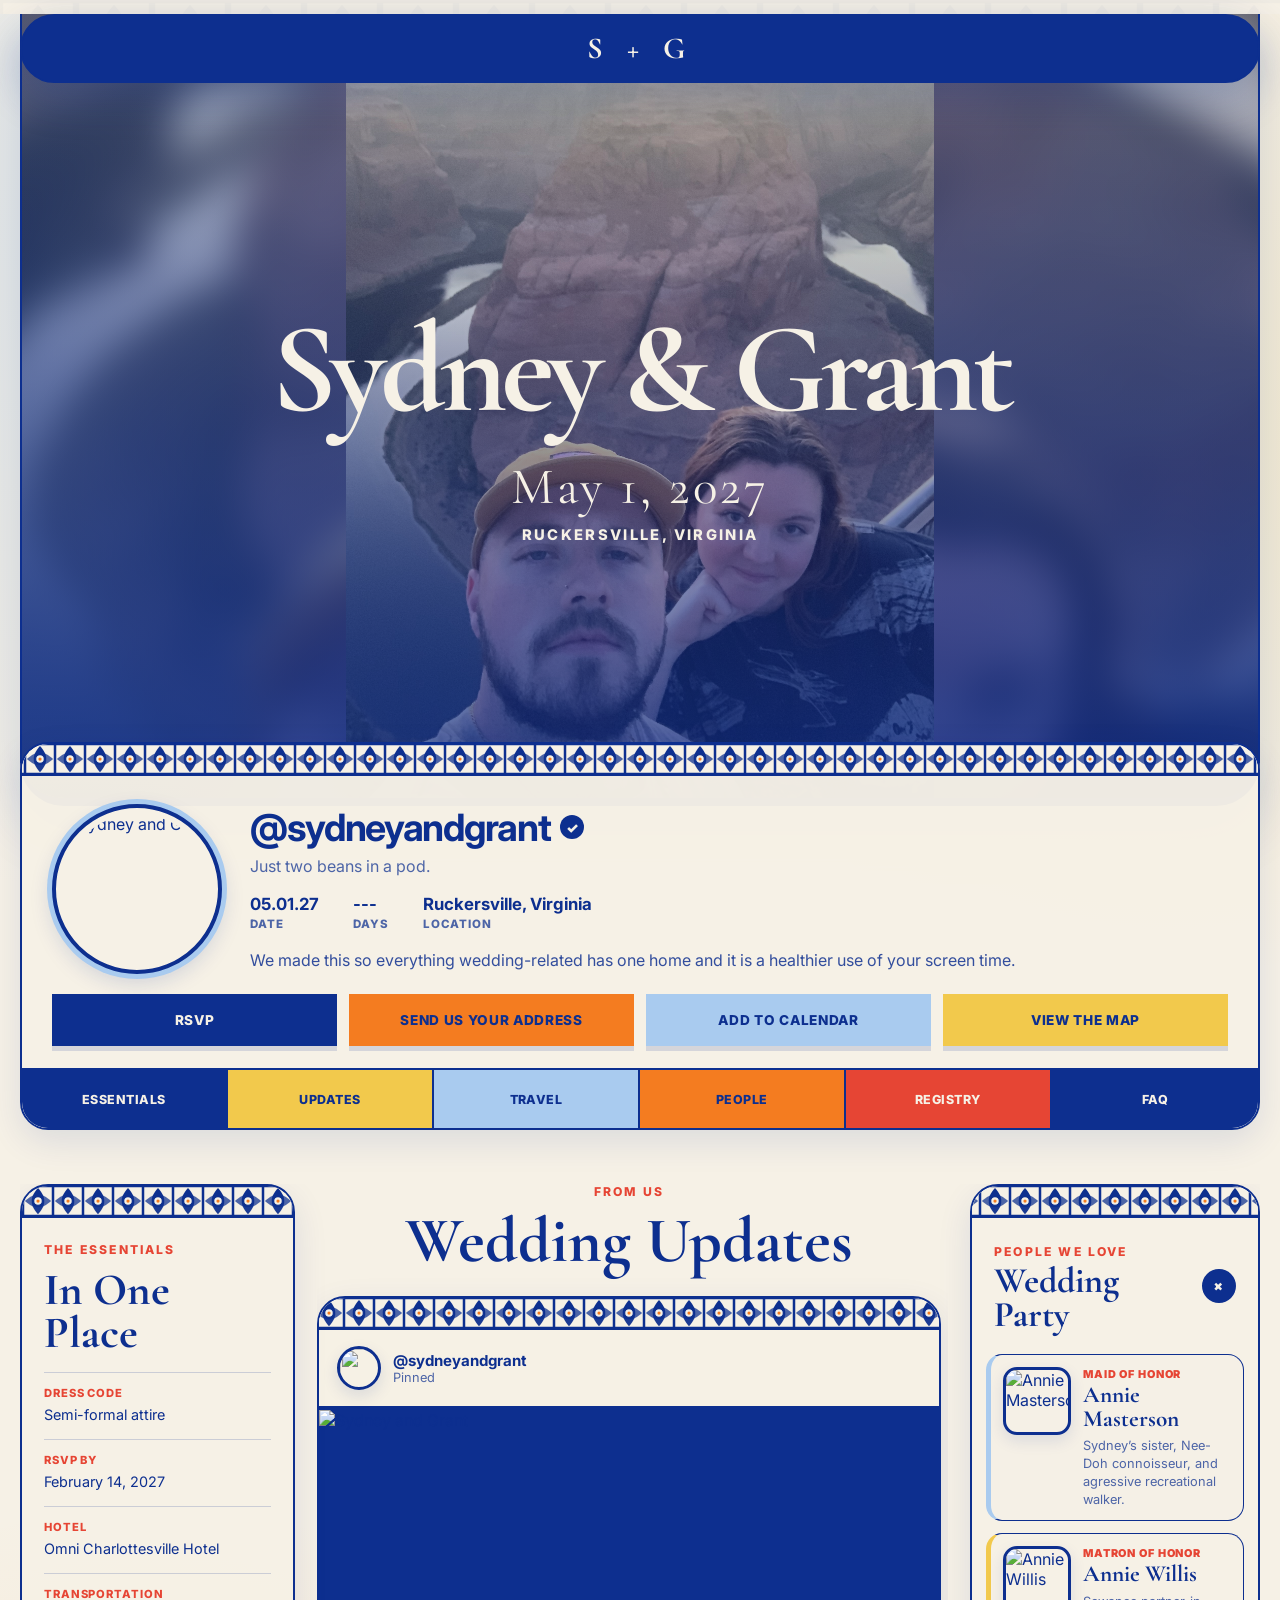
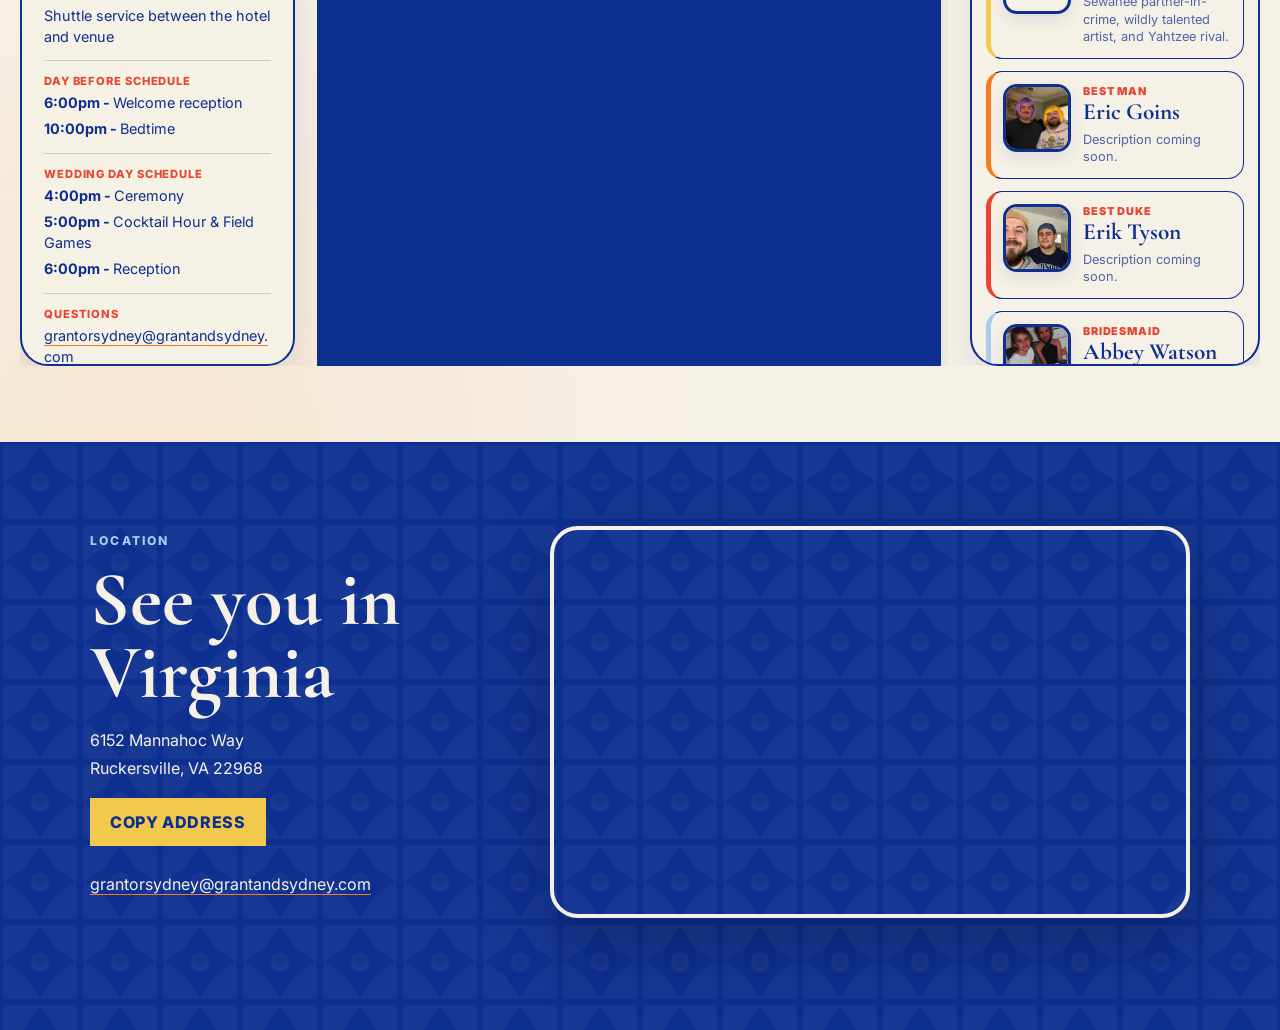
==== index.html @ 9d346a1d "Gwish info and new eric picture" ====
<!DOCTYPE html>
<html lang="en">
<head>
  <meta charset="UTF-8" />
  <meta name="viewport" content="width=device-width, initial-scale=1.0" />

  <title>Sydney &amp; Grant | 05.01.2027</title>

  <meta
    name="description"
    content="Celebrate Sydney and Grant's wedding on May 1, 2027 in Ruckersville, Virginia."
  />

  <meta property="og:type" content="website" />
  <meta property="og:site_name" content="Sydney & Grant" />
  <meta property="og:title" content="Sydney & Grant | 05.01.2027" />
  <meta
    property="og:description"
    content="Come celebrate with us on May 1, 2027 in Ruckersville, Virginia."
  />
  <meta property="og:url" content="https://grantandsydney.com/" />
  <meta
    property="og:image"
    content="https://grantandsydney.com/images/grant-sydney2.jpeg"
  />
  <meta
    property="og:image:secure_url"
    content="https://grantandsydney.com/images/grant-sydney2.jpeg"
  />
  <meta property="og:image:type" content="image/jpeg" />
  <meta property="og:image:width" content="1200" />
  <meta property="og:image:height" content="630" />
  <meta property="og:image:alt" content="Sydney and Grant" />

  <meta name="twitter:card" content="summary_large_image" />
  <meta name="twitter:title" content="Sydney & Grant | 05.01.2027" />
  <meta
    name="twitter:description"
    content="Come celebrate with us on May 1, 2027 in Ruckersville, Virginia."
  />
  <meta
    name="twitter:image"
    content="https://grantandsydney.com/images/grant-sydney2.jpeg"
  />

  <link rel="preconnect" href="https://fonts.googleapis.com" />
  <link rel="preconnect" href="https://fonts.gstatic.com" crossorigin />
  <link
    href="https://fonts.googleapis.com/css2?family=Cormorant+Garamond:wght@500;600;700&family=Inter:wght@400;500;600;700;800&display=swap"
    rel="stylesheet"
  />

  <!-- The version forces browsers/GitHub Pages to fetch the new CSS. -->
  <link rel="stylesheet" href="style.css?v=20260805-2" />
</head>

<body>
  <header class="topbar">
  <div class="topbar-inner">
    <a href="#home" class="wordmark">S + G</a>
  </div>
</header>

  <main id="home" class="page-shell">
    <section class="hero-card" aria-labelledby="heroTitle">
      <div class="hero-backdrop" aria-hidden="true"></div>

      <img
        class="hero-photo"
        src="images/header-photo.jpeg"
        alt="Sydney and Grant"
      />

      <div class="hero-shade" aria-hidden="true"></div>

      <div class="hero-content">
        <!-- <p class="kicker">Come celebrate with us</p> -->
        <h1 id="heroTitle">Sydney &amp; Grant</h1>
        <p class="hero-date">May 1, 2027</p>
        <p class="hero-location">Ruckersville, Virginia</p>
      </div>
    </section>

    <section class="profile-panel" aria-label="Wedding information hub">
      <div class="profile-main">
        <img
          class="profile-photo"
          src="images/grant-sydney.jpeg"
          alt="Sydney and Grant"
        />

        <div class="profile-copy">
          <div class="profile-title-row">
            <h2>@sydneyandgrant</h2>
            <span class="verified-badge" aria-label="Verified">✓</span>
          </div>

          <p class="profile-subtitle">Just two beans in a pod.</p>

          <div class="stat-row">
            <div>
              <strong>05.01.27</strong>
              <span>Date</span>
            </div>

            <div>
              <strong id="countdownDays">---</strong>
              <span>Days</span>
            </div>

            <div>
              <strong>Ruckersville, Virginia</strong>
              <span>Location</span>
            </div>
          </div>

          <p class="profile-bio">
            We made this so everything wedding-related has one home and it is a
            healthier use of your screen time.
          </p>
        </div>
      </div>

      <!-- One central place for guest actions. -->
      <div class="action-hub" aria-label="Wedding actions">
        <a href="rsvp.html" class="action-button action-red">RSVP</a>

        <a
          href="https://www.postable.com/Goins2bmarried"
          class="action-button action-orange"
          target="_blank"
          rel="noopener"
        >
          Send us your address
        </a>

        <button
          type="button"
          id="addCalendarButton"
          class="action-button action-blue"
        >
          Add to calendar
        </button>

        <a href="#location" class="action-button action-navy">View the map</a>
      </div>

      <nav class="section-nav" aria-label="Jump to a section">
        <a href="#details">Essentials</a>
        <a href="#feed">Updates</a>
        <!-- <a href="#schedule">Schedule</a> -->
        <a href="#travel">Travel</a>
        <a href="#party">People</a>
        <a href="#registry">Registry</a>
        <a href="#qa">FAQ</a>
      </nav>
    </section>

    <section id="feed" class="content-grid">
      <aside id="details" class="side-card details-card">
        <p class="eyebrow">The essentials</p>
        <h2>In One Place</h2>

        <dl class="fact-list">
          <div>
            <dt>Dress code</dt>
            <dd>Semi-formal attire</dd>
          </div>

          <div>
            <dt>RSVP by</dt>
            <dd>February 14, 2027</dd>
          </div>

          <div>
            <dt>Hotel</dt>
            <dd>Omni Charlottesville Hotel</dd>
          </div>

          <div>
            <dt>Transportation</dt>
            <dd>Shuttle service between the hotel and venue</dd>
          </div>

          <div>
            <dt>Day Before Schedule</dt>
            <dd><strong> 6:00pm - </strong> Welcome reception</dd>
            <dd><strong> 10:00pm - </strong> Bedtime</dd>
          </div>

          <div>
            <dt>Wedding Day Schedule</dt>
            <dd><strong> 4:00pm - </strong> Ceremony</dd>
            <dd><strong> 5:00pm - </strong> Cocktail Hour & Field Games</dd>
            <dd><strong> 6:00pm - </strong> Reception</dd>
          </div>

        <!-- <article id="schedule" class="post-card">
          <header class="post-header">
            <img src="images/grant-sydney.jpeg" alt="" class="avatar" />
            <div>
              <h3>@sydneyandgrant</h3>
              <p>Weekend plan</p>
            </div>
          </header> -->

          <!-- <div class="schedule-list">
            <div class="schedule-item">
              <time datetime="2027-05-01T16:00">4:00 PM</time>
              <div>
                <h4>Ceremony</h4>
                <p>Saturday, May 1, 2027</p>
              </div>
            </div>

            <div class="schedule-item">
              <time datetime="2027-05-01T17:00">5:00 PM</time>
              <div>
                <h4>Cocktail Hour</h4>
                <p>Immediately following the ceremony.</p>
              </div>
            </div>

            <div class="schedule-item">
              <time datetime="2027-05-01T18:00">6:00 PM</time>
              <div>
                <h4>Reception</h4>
                <p>Dinner, drinks, and dancing.</p>
              </div>
            </div>
          </div>
        </article> -->

          <div>
            <dt>Questions</dt>
            <dd>
              <a href="mailto:grantorsydney@grantandsydney.com">
                grantorsydney@grantandsydney.com
              </a>
            </dd>
          </div>
        </dl>
      </aside>

      <div class="feed-column">
        <div class="section-heading">
          <p class="eyebrow">From us</p>
          <h2>Wedding Updates</h2>
        </div>

        <article class="post-card">
          <header class="post-header">
            <img src="images/grant-sydney.jpeg" alt="" class="avatar" />
            <div>
              <h3>@sydneyandgrant</h3>
              <p>Pinned</p>
            </div>
          </header>

          <figure class="announcement-media">
            <img
              src="images/pinned-post.JPG"
              alt="Sydney and Grant"
            />

            <figcaption class="announcement-label">
              <span>We’re gettin’ married</span>
              <strong>05.01.2027</strong>
              <span>Ruckersville, Virginia</span>
            </figcaption>
          </figure>

          <div class="post-actions">
            <button
              type="button"
              class="like-button"
              data-post-id="announcement"
              aria-pressed="false"
            >
              <span class="heart" aria-hidden="true">♡</span>
              <span class="like-count" data-like-count-for="announcement">0</span>
              <span class="sr-only">Like this post</span>
            </button>

            <button
              type="button"
              class="share-button"
              data-share-text="Sydney and Grant are getting married on May 1, 2027!"
            >
              Share
            </button>
          </div>

          <p class="caption">
            <strong>@sydneyandgrant</strong>
            The start of our news feed. We'll post updates here as plans are finalized.
          </p>
        </article>

        <div id="dynamicPosts"></div>

        <article id="travel" class="post-card">
          <header class="post-header">
            <img src="images/grant-sydney.jpeg" alt="" class="avatar" />
            <div>
              <h3>@sydneyandgrant</h3>
              <p>Travel &amp; stay</p>
            </div>
          </header>

          <div class="post-body">
            <p class="eyebrow">For out-of-town guests</p>
            <h3>Travel Details</h3>

            <div class="info-list">
              <div>
                <span>Airports</span>
                <strong>DCA, IAD, and Charlottesville–Albemarle (CHO)</strong>
              </div>

              <div>
                <span>Hotel block</span>
                <strong>Omni Charlottesville Hotel</strong>
              </div>

              <div>
                <span>Transportation</span>
                <strong>
                  Shuttle service will run between the hotel and the
                  ceremony/reception.
                </strong>
              </div>
            </div>
          </div>
        </article>

        <article id="registry" class="post-card">
          <header class="post-header">
            <img src="images/grant-sydney.jpeg" alt="" class="avatar" />
            <div>
              <h3>@sydneyandgrant</h3>
              <p>Registry</p>
            </div>
          </header>

          <div class="registry-panel">
            <p class="eyebrow">Registry</p>
            <h3>Your presence & support is all we ask for.</h3>
            <p>
              If you'd like to give a gift, please use the following link to view our registry.
            </p>

            <a class="text-link-button" href="registry.html">
              View registry
            </a>
              <!-- View registry -->
            </a>
          </div>
        </article>

        <article id="qa" class="post-card">
          <header class="post-header">
            <img src="images/grant-sydney.jpeg" alt="" class="avatar" />
            <div>
              <h3>@sydneyandgrant</h3>
              <p>FAQ</p>
            </div>
          </header>

          <div class="comment-thread">
            <div class="comment">
              <span class="comment-avatar">G</span>
              <div>
                <p><strong>@leah&amp;daniel</strong> What should I wear?</p>
                <p class="reply">
                  <strong>@sydneyandgrant</strong>
                  Semi-formal attire. More details are coming soon.
                </p>
              </div>
            </div>

            <div class="comment">
              <span class="comment-avatar">G</span>
              <div>
                <p><strong>@madi&amp;erik</strong> Can I bring a guest?</p>
                <p class="reply">
                  <strong>@sydneyandgrant</strong>
                  Please refer to your invitation.
                </p>
              </div>
            </div>

            <div class="comment">
              <span class="comment-avatar">G</span>
              <div>
                <p><strong>@gina&amp;fenn</strong> Where should I send my address?</p>
                <p class="reply">
                  <strong>@sydneyandgrant</strong>
                  Use the "Send us your address" button in the section at the top of this page.
                </p>
              </div>
            </div>

            <div class="comment">
              <span class="comment-avatar">G</span>
              <div>
                <p><strong>@jackie&amp;cory</strong> What about dietary restrictions?</p>
                <p class="reply">
                  <strong>@sydneyandgrant</strong>
                  Gluten & dairy free options will be made available.
                </p>
              </div>
            </div>

          </div>
        </article>
      </div>

      <aside id="party" class="side-card party-card">
        <details class="party-drawer" open>
          <summary>
            <span>
              <span class="eyebrow">People we love</span>
              <strong>Wedding Party</strong>
            </span>

            <span class="drawer-indicator" aria-hidden="true">+</span>
          </summary>

          <div class="party-scroll">
            <article class="party-member">
              <img src="images/sydney-annie.jpeg" alt="Annie Masterson" />
              <div>
                <p>Maid of Honor</p>
                <h3>Annie Masterson</h3>
                <span>Sydney’s sister, Nee-Doh connoisseur, and agressive recreational walker.</span>
              </div>
            </article>

            <article class="party-member">
              <img src="images/annie-w.jpeg" alt="Annie Willis" />
              <div>
                <p>Matron of Honor</p>
                <h3>Annie Willis</h3>
                <span>Sewanee partner-in-crime, wildly talented artist, and Yahtzee rival.</span>
              </div>
            </article>

            <article class="party-member">
              <img src="images/grant-eric.jpeg" alt="Best Man" />
              <div>
                <p>Best Man</p>
                <h3>Eric Goins</h3>
                <span>Description coming soon.</span>
              </div>
            </article>

            <article class="party-member">
              <img src="images/grant-erik.JPG" alt="Best Duke" />
              <div>
                <p>Best Duke</p>
                <h3>Erik Tyson</h3>
                <span>Description coming soon.</span>
              </div>
            </article>

            <article class="party-member">
              <img src="images/abbey.jpeg" alt="Abbey Watson" />
              <div>
                <p>Bridesmaid</p>
                <h3>Abbey Watson</h3>
                <span>Childhood neighbor, marketing powerhouse, and sworn enemy of pillow talk.</span>
              </div>
            </article>

            <article class="party-member">
              <img src="images/grant-andy.png" alt="Groomsman" />
              <div>
                <p>Groomsman</p>
                <h3>Andy Hall</h3>
                <span>Description coming soon.</span>
              </div>
            </article>

            <article class="party-member">
              <img src="images/caitlan.jpeg" alt="Caitlan Mahoney" />
              <div>
                <p>Bridesmaid</p>
                <h3>Caitlan Mahoney</h3>
                <span>Pretend cousin, real family, and undisputed dinner-party MVP.</span>
              </div>
            </article>


            <article class="party-member">
              <img src="images/grant-cory.jpeg" alt="Groomsman" />
              <div>
                <p>Groomsman</p>
                <h3>Cory Trotti</h3>
                <span>Description coming soon.</span>
              </div>
            </article>

            <article class="party-member">
              <img src="images/grant-daniel.jpeg" alt="Groomsman" />
              <div>
                <p>Groomsman</p>
                <h3>Daniel Fuenzalida</h3>
                <span>Description coming soon.</span>
              </div>
            </article>

            <article class="party-member">
              <img src="images/groomsman-1.jpeg" alt="Groomsman" />
              <div>
                <p>Groomsman</p>
                <h3>First Last</h3>
                <span>Description coming soon.</span>
              </div>
            </article>


            <article class="party-member">
              <img src="images/grant-grant.jpg" alt="Groomsman" />
              <div>
                <p>Groomsman</p>
                <h3>Grant Wishart</h3>
                <span>Description coming soon.</span>
              </div>
            </article>

            <article class="party-member">
              <img src="images/helena.jpeg" alt="Helena Kilburn" />
              <div>
                <p>Bridesmaid</p>
                <h3>Helena Kilburn</h3>
                <span>College friend, voice of reason, and certified terrible driver.</span>
              </div>
            </article>

          
            <article class="party-member">
              <img src="images/groomsman-2.jpeg" alt="Groomsman" />
              <div>
                <p>Groomsman</p>
                <h3>First Last</h3>
                <span>Description coming soon.</span>
              </div>
            </article>

            <article class="party-member">
              <img src="images/jessica.jpeg" alt="Jessica Schmidt" />
              <div>
                <p>Bridesmaid</p>
                <h3>Jessica Schmidt</h3>
                <span>Childhood accomplice, traveling buddy, and Jonah expert.</span>
              </div>
            </article>

            <article class="party-member">
              <img src="images/grant-jordan.JPG" alt="Groomsman" />
              <div>
                <p>Groomsman</p>
                <h3>Jordan Price</h3>
                <span>Description coming soon.</span>
              </div>
            </article>

            <article class="party-member">
              <img src="images/julie.jpeg" alt="Julie Myers" />
              <div>
                <p>Bridesmaid</p>
                <h3>Julie Myers</h3>
                <span>Childhood accomplice, professional animal wranger, and surprisingly skilled wrestler.</span>
              </div>
            </article>

            <article class="party-member">
              <img src="images/kendall.jpeg" alt="Kendall Cross" />
              <div>
                <p>Bridesmaid</p>
                <h3>Kendall Cross</h3>
                <span> Cousin, effortlessly good human being, and mother to elite children.</span>
              </div>
            </article>

            <article class="party-member">
              <img src="images/grant-kyle.jpeg" alt="Groomsman" />
              <div>
                <p>Groomsman</p>
                <h3>Kyle Holland</h3>
                <span>Description coming soon.</span>
              </div>
            </article>

            <article class="party-member">
              <img src="images/groomsman-2.jpeg" alt="Groomsman" />
              <div>
                <p>Groomsman</p>
                <h3>First Last</h3>
                <span>Description coming soon.</span>
              </div>
            </article>

            <article class="party-member">
              <img src="images/m.jpeg" alt="Mariángela Grijalva" />
              <div>
                <p>Bridesmaid</p>
                <h3>Mariángela Grijalva</h3>
                <span>Mexico sister, style icon, and kombucha alchemist.</span>
              </div>
            </article>

            <article class="party-member">
              <img src="images/sophia.jpeg" alt="Sophia Kennedy" />
              <div>
                <p>Bridesmaid</p>
                <h3>Sophia Kennedy</h3>
                <span>High school bestie, craft enabler, and terrifyingly strong.</span>
              </div>
            </article>

            <article class="party-member">
              <img src="images/taylor.jpeg" alt="Taylor Pack" />
              <div>
                <p>Bridesmaid</p>
                <h3>Taylor Pack</h3>
                <span>Former roommate, unmatched hype woman, and devoted swiftie.</span>
              </div>
            </article>


          </div>
        </details>
      </aside>
    </section>
  </main>

  <footer id="location" class="site-footer">
    <div class="footer-inner">
      <div>
        <p class="eyebrow light">Location</p>
        <h2>See you in Virginia</h2>

        <p id="venueAddress">
          6152 Mannahoc Way<br />
          Ruckersville, VA 22968
        </p>

        <button type="button" id="copyAddressButton" class="footer-button">
          Copy address
        </button>

        <p class="contact-line">
          <a href="mailto:grantorsydney@grantandsydney.com">
            grantorsydney@grantandsydney.com
          </a>
        </p>
      </div>

      <div class="map-frame">
        <iframe
          title="Map to 6152 Mannahoc Way, Ruckersville, Virginia"
          src="https://www.google.com/maps/embed?pb=!1m18!1m12!1m3!1d3135.1903330374103!2d-78.44860598865223!3d38.205477587116164!2m3!1f0!2f0!3f0!3m2!1i1024!2i768!4f13.1!3m3!1m2!1s0x89b470f5ce64c105%3A0x2ffef94f368a5691!2s6152%20Mannahoc%20Way%2C%20Ruckersville%2C%20VA%2022968!5e0!3m2!1sen!2sus!4v1781963313298!5m2!1sen!2sus"
          width="100%"
          height="380"
          style="border:0;"
          allowfullscreen=""
          loading="lazy"
        ></iframe>
      </div>
    </div>
  </footer>

  <nav class="mobile-nav" aria-label="Mobile navigation">
    <a href="#home">Home</a>
    <a href="#feed">Updates</a>
    <a href="#details">Details</a>
    <a href="#party">People</a>
    <a href="#location">Map</a>
  </nav>

  <div id="toast" class="toast" role="status" aria-live="polite"></div>

  <script type="module" src="script.js?v=20260710-2"></script>
</body>
</html>
---- style.css ----
:root {
  /* Brand palette from the style guide */
  --ivory: #f6f1e6;
  --cobalt: #0d2f8f;
  --poppy-orange: #f47c20;
  --tomato-red: #e64534;
  --butter-yellow: #f2c94c;
  --delphinium-blue: #a9cbef;

  /* Semantic colors */
  --page-background: var(--ivory);
  --primary-text: var(--cobalt);
  --heading-text: var(--cobalt);
  --pattern-color: var(--cobalt);
  --focus-color: var(--poppy-orange);

  /* Compatibility aliases for the existing HTML and JavaScript */
  --navy: var(--cobalt);
  --blue: var(--delphinium-blue);
  --sky: var(--delphinium-blue);
  --white: var(--ivory);
  --cream: var(--ivory);
  --orange: var(--poppy-orange);
  --red: var(--tomato-red);
  --ink: var(--cobalt);
  --muted: rgb(13 47 143 / 72%);
  --line: rgb(13 47 143 / 18%);

  --shadow: 0 22px 60px rgb(13 47 143 / 16%);
  --soft-shadow: 0 12px 34px rgb(13 47 143 / 11%);

  --radius-lg: 28px;
  --radius-md: 18px;
  --radius-pill: 999px;

  /*
   * Cobalt-and-ivory droplet tile.
   * Orange is used only as a small punctuation mark.
   */
  --tile-pattern: url("data:image/svg+xml,%3Csvg xmlns='http://www.w3.org/2000/svg' width='48' height='48' viewBox='0 0 48 48'%3E%3Crect width='48' height='48' fill='%23F6F1E6'/%3E%3Cpath d='M24 3C17 11 14 17 14 23a10 10 0 0 0 20 0C34 17 31 11 24 3Z' fill='%230D2F8F'/%3E%3Cpath d='M24 45C31 37 34 31 34 25a10 10 0 0 0-20 0c0 6 3 12 10 20Z' fill='%230D2F8F' opacity='.94'/%3E%3Cpath d='M3 24c8-7 14-10 20-10a10 10 0 0 1 0 20c-6 0-12-3-20-10Z' fill='%230D2F8F' opacity='.72'/%3E%3Cpath d='M45 24c-8 7-14 10-20 10a10 10 0 0 1 0-20c6 0 12 3 20 10Z' fill='%230D2F8F' opacity='.72'/%3E%3Ccircle cx='24' cy='24' r='7' fill='%23F6F1E6' stroke='%230D2F8F' stroke-width='2'/%3E%3Ccircle cx='24' cy='24' r='2.6' fill='%23F47C20'/%3E%3Cpath d='M1 1h46v46H1Z' fill='none' stroke='%230D2F8F' stroke-width='2'/%3E%3C/svg%3E");
}

/* ---------------------------------------------------------
   Reset and global styling
--------------------------------------------------------- */

* {
  box-sizing: border-box;
}

html {
  scroll-behavior: smooth;
  scroll-padding-top: 92px;
  background: var(--page-background);
}

body {
  min-height: 100vh;
  margin: 0;
  color: var(--primary-text);
  font-family: "Inter", sans-serif;
  background:
    radial-gradient(
      circle at 8% 8%,
      rgb(169 203 239 / 22%),
      transparent 25%
    ),
    radial-gradient(
      circle at 92% 16%,
      rgb(242 201 76 / 14%),
      transparent 22%
    ),
    radial-gradient(
      circle at 12% 78%,
      rgb(244 124 32 / 10%),
      transparent 24%
    ),
    var(--page-background);
}

body::before {
  content: "";
  position: fixed;
  inset: 0;
  z-index: -1;
  pointer-events: none;
  background-image: var(--tile-pattern);
  background-size: 76px 76px;
  opacity: 0.022;
  mask-image: linear-gradient(
    to bottom,
    black,
    rgb(0 0 0 / 55%),
    transparent 90%
  );
}

h1,
h2,
h3,
h4,
nav,
.section-title,
.eyebrow,
.hero-date,
.hero-location {
  color: var(--heading-text);
}

p {
  color: rgb(13 47 143 / 86%);
}

a {
  color: var(--cobalt);
  text-decoration-color: var(--poppy-orange);
  text-underline-offset: 0.25em;
}

a:hover {
  text-decoration-thickness: 2px;
}

img {
  display: block;
  max-width: 100%;
}

button,
input,
textarea,
select {
  font: inherit;
}

button,
a {
  -webkit-tap-highlight-color: transparent;
}

button {
  cursor: pointer;
}

button:focus-visible,
a:focus-visible,
input:focus-visible,
textarea:focus-visible,
select:focus-visible {
  outline: 3px solid var(--focus-color);
  outline-offset: 4px;
}

input,
textarea,
select {
  width: 100%;
  padding: 12px 14px;
  color: var(--cobalt);
  border: 1px solid rgb(13 47 143 / 24%);
  border-radius: 12px;
  background: rgb(246 241 230 / 96%);
}

textarea {
  resize: vertical;
}

input::placeholder,
textarea::placeholder {
  color: rgb(13 47 143 / 46%);
}

.sr-only {
  position: absolute;
  width: 1px;
  height: 1px;
  overflow: hidden;
  clip: rect(0, 0, 0, 0);
  white-space: nowrap;
}

.hidden {
  display: none !important;
}

/* ---------------------------------------------------------
   Reusable patterned trim
--------------------------------------------------------- */

.profile-panel::before,
.post-card::before,
.side-card::before,
.admin-card::before,
.lookup-form::before,
.invite-card::before,
.registry-card::before,
.proposal-card::before,
.rsvp-intro::before,
.registry-thank-you::before,
.proposal-status::before {
  content: "";
  display: block;
  width: 100%;
  height: 30px;
  flex: 0 0 auto;
  background-color: var(--ivory);
  background-image: var(--tile-pattern);
  background-repeat: repeat-x;
  background-position: center;
  background-size: 30px 30px;
  border-bottom: 2px solid var(--cobalt);
}

.tile-banner {
  position: relative;
  overflow: hidden;
  background-color: var(--ivory);
}

.tile-banner::after {
  content: "";
  position: absolute;
  inset: 0;
  z-index: 0;
  pointer-events: none;
  background-image: var(--tile-pattern);
  background-repeat: repeat;
  background-position: center;
  background-size: 64px 64px;
  opacity: 0.055;
}

.tile-banner > * {
  position: relative;
  z-index: 1;
}

/* ---------------------------------------------------------
   Top ribbon
--------------------------------------------------------- */

.topbar {
  position: fixed;
  top: 14px;
  left: 0;
  z-index: 100;
  width: 100%;
  padding: 0 8px;
  pointer-events: none;
}

.topbar-inner {
  display: flex;
  width: min(calc(100% - 24px), 1640px);
  min-height: 58px;
  align-items: center;
  justify-content: center;
  margin: 0 auto;
  padding: 14px 22px;
  color: var(--ivory);
  border: 2px solid var(--cobalt);
  border-radius: var(--radius-pill);
  background: var(--cobalt);
  box-shadow: 0 16px 40px rgb(13 47 143 / 22%);
  pointer-events: auto;
}

.wordmark {
  display: inline-block;
  margin: 0;
  color: var(--ivory);
  font-family: "Cormorant Garamond", serif;
  font-size: 1.9rem;
  font-weight: 700;
  letter-spacing: 0.28em;
  text-decoration: none;
  white-space: nowrap;
}

/* ---------------------------------------------------------
   Main shell and hero
--------------------------------------------------------- */

.page-shell {
  width: min(100% - 28px, 1240px);
  margin: 0 auto;
}

.hero-card {
  position: relative;
  min-height: 690px;
  height: min(88vh, 860px);
  margin-top: 14px;
  overflow: hidden;
  border: 2px solid var(--cobalt);
  border-top: 0;
  border-bottom: 8px solid var(--cobalt);
  border-radius: 0 0 44px 44px;
  background: var(--cobalt);
  box-shadow: var(--shadow);
}

.hero-backdrop {
  position: absolute;
  inset: -28px;
  background:
    linear-gradient(
      rgb(13 47 143 / 24%),
      rgb(13 47 143 / 42%)
    ),
    url("images/header-photo.jpeg") center / cover no-repeat;
  filter: blur(18px) saturate(0.9);
  transform: scale(1.08);
}

.hero-photo {
  position: absolute;
  inset: 0;
  width: 100%;
  height: 100%;
  object-fit: contain;
  object-position: center;
}

.hero-shade {
  position: absolute;
  inset: 0;
  background:
    linear-gradient(
      180deg,
      rgb(13 47 143 / 4%),
      rgb(13 47 143 / 74%)
    ),
    linear-gradient(
      110deg,
      rgb(169 203 239 / 5%),
      rgb(244 124 32 / 8%)
    );
}

.hero-content {
  position: absolute;
  inset: 0;
  display: grid;
  place-content: center;
  justify-items: center;
  padding: 110px 28px 60px;
  color: var(--ivory);
  text-align: center;
}

.hero-content h1,
.hero-content p {
  color: var(--ivory);
}

.kicker,
.eyebrow {
  margin: 0 0 12px;
  font-size: 0.76rem;
  font-weight: 800;
  letter-spacing: 0.18em;
  text-transform: uppercase;
}

.eyebrow {
  color: var(--tomato-red);
}

.eyebrow.light {
  color: var(--delphinium-blue);
}

.kicker.dark {
  color: var(--cobalt);
}

.hero-content h1 {
  margin: 0;
  font-family: "Cormorant Garamond", serif;
  font-size: clamp(4.8rem, 10vw, 9.5rem);
  font-weight: 700;
  line-height: 0.82;
  letter-spacing: -0.045em;
}

.hero-date {
  margin: 34px 0 8px;
  font-family: "Cormorant Garamond", serif;
  font-size: clamp(2rem, 4vw, 3.4rem);
  letter-spacing: 0.06em;
}

.hero-location {
  margin: 0;
  font-size: 0.92rem;
  font-weight: 800;
  letter-spacing: 0.16em;
  text-transform: uppercase;
}

/* ---------------------------------------------------------
   Shared cards
--------------------------------------------------------- */

.profile-panel,
.post-card,
.side-card,
.admin-card,
.lookup-form,
.invite-card,
.registry-card,
.proposal-card,
.proposal-status,
.rsvp-intro,
.registry-thank-you {
  overflow: hidden;
  color: var(--cobalt);
  border: 2px solid var(--cobalt);
  background: rgb(246 241 230 / 97%);
  box-shadow: var(--soft-shadow);
}

/* ---------------------------------------------------------
   Profile and action hub
--------------------------------------------------------- */

.profile-panel {
  position: relative;
  z-index: 4;
  margin: -64px auto 54px;
  border-radius: var(--radius-lg);
}

.profile-main {
  display: grid;
  grid-template-columns: 170px minmax(0, 1fr);
  gap: 28px;
  align-items: center;
  padding: 28px 30px 20px;
}

.profile-photo {
  width: 170px;
  height: 170px;
  padding: 6px;
  object-fit: cover;
  border: 4px solid var(--cobalt);
  border-radius: 50%;
  background: var(--ivory);
  box-shadow:
    0 0 0 5px var(--delphinium-blue),
    0 8px 22px rgb(13 47 143 / 18%);
}

.profile-title-row {
  display: flex;
  gap: 10px;
  align-items: center;
}

.profile-title-row h2 {
  margin: 0;
  color: var(--cobalt);
  font-size: clamp(1.65rem, 3vw, 2.35rem);
  letter-spacing: -0.035em;
}

.verified-badge {
  display: inline-grid;
  width: 24px;
  height: 24px;
  place-items: center;
  color: var(--ivory);
  border-radius: 50%;
  background: var(--cobalt);
  font-size: 0.88rem;
  font-weight: 900;
}

.profile-subtitle {
  margin: 6px 0 18px;
  color: var(--muted);
}

.stat-row {
  display: flex;
  gap: 34px;
  flex-wrap: wrap;
  margin-bottom: 16px;
}

.stat-row div {
  display: grid;
  gap: 3px;
}

.stat-row strong {
  color: var(--cobalt);
  font-size: 1.05rem;
}

.stat-row span {
  color: var(--muted);
  font-size: 0.72rem;
  font-weight: 800;
  letter-spacing: 0.08em;
  text-transform: uppercase;
}

.profile-bio {
  max-width: 780px;
  margin: 0;
  color: rgb(13 47 143 / 84%);
  line-height: 1.65;
}

.action-hub {
  display: grid;
  grid-template-columns: repeat(4, minmax(0, 1fr));
  gap: 12px;
  padding: 0 30px 22px;
}

.action-button {
  display: inline-flex;
  min-height: 52px;
  align-items: center;
  justify-content: center;
  padding: 12px 16px;
  border: 2px solid transparent;
  border-radius: 0;
  font-size: 0.85rem;
  font-weight: 800;
  letter-spacing: 0.05em;
  text-align: center;
  text-decoration: none;
  text-transform: uppercase;
  box-shadow: 0 5px 0 rgb(13 47 143 / 14%);
  transition:
    transform 160ms ease,
    box-shadow 160ms ease;
}

.action-button:hover {
  transform: translateY(-2px);
  box-shadow: 0 7px 0 rgb(13 47 143 / 16%);
  text-decoration: none;
}

.action-red {
  color: var(--ivory);
  border-color: var(--cobalt);
  background: var(--cobalt);
}

.action-orange {
  color: var(--cobalt);
  border-color: var(--poppy-orange);
  background: var(--poppy-orange);
}

.action-blue {
  color: var(--cobalt);
  border-color: var(--delphinium-blue);
  background: var(--delphinium-blue);
}

.action-navy {
  color: var(--cobalt);
  border-color: var(--butter-yellow);
  background: var(--butter-yellow);
}

/* ---------------------------------------------------------
   Desktop section navigation
--------------------------------------------------------- */

.section-nav {
  display: grid;
  grid-template-columns: repeat(6, minmax(0, 1fr));
  border-top: 2px solid var(--cobalt);
  background: var(--ivory);
}

.section-nav a {
  display: flex;
  min-height: 58px;
  align-items: center;
  justify-content: center;
  padding: 12px 8px;
  border-right: 2px solid var(--cobalt);
  font-size: 0.78rem;
  font-weight: 800;
  letter-spacing: 0.04em;
  text-align: center;
  text-decoration: none;
  text-transform: uppercase;
  transition:
    filter 160ms ease,
    transform 160ms ease;
}

.section-nav a:nth-child(1) {
  color: var(--ivory);
  background: var(--cobalt);
}

.section-nav a:nth-child(2) {
  color: var(--cobalt);
  background: var(--butter-yellow);
}

.section-nav a:nth-child(3) {
  color: var(--cobalt);
  background: var(--delphinium-blue);
}

.section-nav a:nth-child(4) {
  color: var(--cobalt);
  background: var(--poppy-orange);
}

.section-nav a:nth-child(5) {
  color: var(--ivory);
  background: var(--tomato-red);
}

.section-nav a:nth-child(6) {
  color: var(--ivory);
  background: var(--cobalt);
}

.section-nav a:last-child {
  border-right: 0;
}

.section-nav a:hover {
  filter: brightness(0.96);
  transform: translateY(-1px);
  text-decoration: none;
}

/* ---------------------------------------------------------
   Three-column content layout
--------------------------------------------------------- */

.content-grid {
  display: grid;
  grid-template-columns:
    minmax(220px, 275px)
    minmax(0, 650px)
    minmax(230px, 290px);
  gap: 22px;
  align-items: start;
}

.side-card {
  border-radius: var(--radius-lg);
}

.details-card {
  padding-bottom: 22px;
}

.details-card > .eyebrow,
.details-card > h2,
.details-card > .fact-list {
  margin-right: 22px;
  margin-left: 22px;
}

.details-card > .eyebrow {
  margin-top: 24px;
}

.side-card h2 {
  margin-top: 0;
  margin-bottom: 18px;
  color: var(--cobalt);
  font-family: "Cormorant Garamond", serif;
  font-size: 2.8rem;
  line-height: 0.95;
}

.fact-list {
  margin-top: 0;
}

.fact-list div {
  padding: 13px 0;
  border-top: 1px solid var(--line);
}

.fact-list dt {
  color: var(--tomato-red);
  font-size: 0.7rem;
  font-weight: 800;
  letter-spacing: 0.08em;
  text-transform: uppercase;
}

.fact-list dd {
  margin: 5px 0 0;
  color: var(--cobalt);
  font-size: 0.9rem;
  line-height: 1.45;
  overflow-wrap: anywhere;
}

.feed-column {
  min-width: 0;
}

.section-heading {
  margin-bottom: 24px;
  text-align: center;
}

.section-heading h2 {
  margin: 0;
  color: var(--cobalt);
  font-family: "Cormorant Garamond", serif;
  font-size: clamp(3rem, 5vw, 4.8rem);
  line-height: 0.95;
}

@media (min-width: 1121px) {
  .content-grid {
    height: calc(100vh - 118px);
    overflow: hidden;
  }

  .feed-column {
    height: 100%;
    overflow-y: auto;
    padding-right: 7px;
    overscroll-behavior: contain;
  }

  .details-card,
  .party-card {
    position: sticky;
    top: 0;
    max-height: 100%;
  }

  .party-scroll {
    max-height: calc(100vh - 275px);
    overflow-y: auto;
    overscroll-behavior: contain;
  }

  .feed-column,
  .party-scroll {
    scrollbar-width: thin;
    scrollbar-color: rgb(13 47 143 / 50%) transparent;
  }

  .feed-column::-webkit-scrollbar,
  .party-scroll::-webkit-scrollbar {
    width: 7px;
  }

  .feed-column::-webkit-scrollbar-thumb,
  .party-scroll::-webkit-scrollbar-thumb {
    border-radius: var(--radius-pill);
    background: rgb(13 47 143 / 50%);
  }
}

/* ---------------------------------------------------------
   Feed posts
--------------------------------------------------------- */

.post-card {
  margin-bottom: 24px;
  border-radius: var(--radius-lg);
}

.post-header {
  display: grid;
  grid-template-columns: auto 1fr;
  gap: 12px;
  align-items: center;
  padding: 16px 18px;
}

.avatar {
  width: 44px;
  height: 44px;
  object-fit: cover;
  border: 3px solid var(--cobalt);
  border-radius: 50%;
  box-shadow: 0 6px 16px rgb(13 47 143 / 12%);
}

.post-header h3,
.post-header p {
  margin: 0;
}

.post-header h3 {
  color: var(--cobalt);
  font-size: 0.94rem;
}

.post-header p {
  color: var(--muted);
  font-size: 0.8rem;
}

.announcement-media {
  margin: 0;
  border-top: 4px solid var(--cobalt);
  border-bottom: 4px solid var(--cobalt);
  background: var(--cobalt);
}

.announcement-media > img {
  width: 100%;
  height: clamp(360px, 46vw, 610px);
  object-fit: contain;
  object-position: center;
  background: var(--cobalt);
}

.announcement-label {
  display: grid;
  grid-template-columns: 1fr auto auto;
  gap: 14px;
  align-items: center;
  padding: 14px 18px;
  color: var(--ivory);
  background: var(--cobalt);
}

.announcement-label span,
.announcement-label strong {
  margin: 0;
  color: var(--ivory);
}

.announcement-label span {
  font-size: 0.72rem;
  font-weight: 800;
  letter-spacing: 0.08em;
  text-transform: uppercase;
}

.announcement-label strong {
  font-family: "Cormorant Garamond", serif;
  font-size: 1.9rem;
  line-height: 1;
}

.post-actions {
  display: flex;
  gap: 14px;
  align-items: center;
  padding: 14px 18px 2px;
}

.like-button,
.share-button {
  display: inline-flex;
  min-height: 36px;
  gap: 6px;
  align-items: center;
  padding: 0;
  color: var(--cobalt);
  border: 0;
  background: transparent;
  font-weight: 800;
}

.heart {
  font-size: 1.35rem;
}

.like-button.liked {
  color: var(--tomato-red);
}

.like-button:disabled {
  opacity: 0.55;
}

.caption {
  margin: 8px 0 0;
  padding: 0 18px 18px;
  color: rgb(13 47 143 / 84%);
  line-height: 1.65;
}

.dynamic-post-image {
  width: 100%;
  max-height: 650px;
  object-fit: contain;
  background: var(--cobalt);
}

/* ---------------------------------------------------------
   Schedule and informational posts
--------------------------------------------------------- */

.schedule-list {
  padding: 0 18px 20px;
}

.schedule-item {
  display: grid;
  grid-template-columns: 100px 1fr;
  gap: 15px;
  padding: 20px 0;
  border-top: 1px solid var(--line);
}

.schedule-item:last-child {
  border-bottom: 1px solid var(--line);
}

.schedule-item time {
  color: var(--tomato-red);
  font-weight: 900;
}

.schedule-item h4 {
  margin: 0 0 4px;
  color: var(--cobalt);
  font-family: "Cormorant Garamond", serif;
  font-size: 1.75rem;
}

.schedule-item p {
  margin: 0;
  color: var(--muted);
}

.post-body,
.registry-panel {
  padding: 4px 22px 26px;
}

.post-body h3,
.registry-panel h3 {
  margin: 0 0 10px;
  color: var(--cobalt);
  font-family: "Cormorant Garamond", serif;
  font-size: 2.8rem;
  line-height: 1;
}

.info-list {
  display: grid;
  margin-top: 18px;
}

.info-list div {
  display: grid;
  gap: 5px;
  padding: 14px 0;
  border-bottom: 1px solid var(--line);
}

.info-list span {
  color: var(--tomato-red);
  font-size: 0.72rem;
  font-weight: 800;
  letter-spacing: 0.08em;
  text-transform: uppercase;
}

.info-list strong {
  color: var(--cobalt);
  line-height: 1.5;
}

.registry-panel {
  text-align: center;
  background:
    radial-gradient(
      circle at 18% 18%,
      rgb(169 203 239 / 30%),
      transparent 24%
    ),
    radial-gradient(
      circle at 82% 18%,
      rgb(242 201 76 / 22%),
      transparent 22%
    ),
    var(--ivory);
}

.registry-panel p {
  color: var(--muted);
  line-height: 1.65;
}

.text-link-button,
.footer-button {
  display: inline-flex;
  min-height: 48px;
  align-items: center;
  justify-content: center;
  padding: 12px 18px;
  border: 2px solid transparent;
  border-radius: 0;
  font-weight: 800;
  letter-spacing: 0.04em;
  text-decoration: none;
  text-transform: uppercase;
  box-shadow: 0 5px 0 rgb(13 47 143 / 14%);
  transition:
    transform 160ms ease,
    box-shadow 160ms ease;
}

.text-link-button:hover,
.footer-button:hover {
  transform: translateY(-2px);
  box-shadow: 0 7px 0 rgb(13 47 143 / 16%);
  text-decoration: none;
}

.text-link-button {
  color: var(--ivory);
  border-color: var(--tomato-red);
  background: var(--tomato-red);
}

/* ---------------------------------------------------------
   FAQ comments
--------------------------------------------------------- */

.comment-thread {
  display: grid;
  gap: 14px;
  padding: 0 18px 20px;
}

.comment {
  display: grid;
  grid-template-columns: auto 1fr;
  gap: 12px;
  padding: 15px;
  border: 1px solid var(--cobalt);
  border-left: 5px solid var(--delphinium-blue);
  border-radius: var(--radius-md);
  background: rgb(246 241 230 / 96%);
}

.comment-avatar {
  display: grid;
  width: 40px;
  height: 40px;
  place-items: center;
  color: var(--ivory);
  border-radius: 50%;
  background: var(--cobalt);
  font-weight: 900;
}

.comment p {
  margin: 0 0 7px;
  line-height: 1.55;
}

.reply {
  color: var(--muted);
}

/* ---------------------------------------------------------
   Wedding party
--------------------------------------------------------- */

.party-card {
  padding-bottom: 14px;
}

.party-drawer summary {
  display: flex;
  gap: 14px;
  align-items: center;
  justify-content: space-between;
  padding: 22px;
  cursor: pointer;
  list-style: none;
}

.party-drawer summary::-webkit-details-marker {
  display: none;
}

.party-drawer summary strong {
  display: block;
  margin-top: 4px;
  color: var(--cobalt);
  font-family: "Cormorant Garamond", serif;
  font-size: 2.25rem;
  line-height: 0.95;
}

.drawer-indicator {
  display: grid;
  flex: 0 0 auto;
  width: 34px;
  height: 34px;
  place-items: center;
  color: var(--ivory);
  border-radius: 50%;
  background: var(--cobalt);
  font-weight: 900;
  transition: transform 180ms ease;
}

.party-drawer[open] .drawer-indicator {
  transform: rotate(45deg);
}

.party-scroll {
  display: grid;
  gap: 12px;
  padding: 0 14px 6px;
}

.party-member {
  display: grid;
  grid-template-columns: 68px 1fr;
  gap: 12px;
  align-items: start;
  padding: 12px;
  border: 1px solid var(--cobalt);
  border-left: 5px solid var(--delphinium-blue);
  border-radius: 16px;
  background: rgb(246 241 230 / 96%);
}

.party-member:nth-child(4n + 2) {
  border-left-color: var(--butter-yellow);
}

.party-member:nth-child(4n + 3) {
  border-left-color: var(--poppy-orange);
}

.party-member:nth-child(4n + 4) {
  border-left-color: var(--tomato-red);
}

.party-member img {
  width: 68px;
  height: 68px;
  object-fit: cover;
  border: 3px solid var(--cobalt);
  border-radius: 14px;
  box-shadow: 0 6px 16px rgb(13 47 143 / 11%);
}

.party-member p {
  margin: 0 0 3px;
  color: var(--tomato-red);
  font-size: 0.68rem;
  font-weight: 900;
  letter-spacing: 0.08em;
  text-transform: uppercase;
}

.party-member h3 {
  margin: 0;
  color: var(--cobalt);
  font-family: "Cormorant Garamond", serif;
  font-size: 1.45rem;
  line-height: 1;
}

.party-member span {
  display: block;
  margin-top: 6px;
  color: var(--muted);
  font-size: 0.8rem;
  line-height: 1.4;
}

/* ---------------------------------------------------------
   Footer and map
--------------------------------------------------------- */

.site-footer {
  position: relative;
  margin-top: 76px;
  padding: 84px 24px 112px;
  overflow: hidden;
  color: var(--ivory);
  background: var(--cobalt);
}

.site-footer::before {
  content: "";
  position: absolute;
  inset: 0;
  pointer-events: none;
  background-image: var(--tile-pattern);
  background-size: 80px 80px;
  opacity: 0.045;
}

.footer-inner {
  position: relative;
  z-index: 1;
  display: grid;
  width: min(100%, 1100px);
  grid-template-columns: 0.8fr 1.2fr;
  gap: 34px;
  align-items: center;
  margin: 0 auto;
}

.site-footer h2,
.site-footer p,
.site-footer a {
  color: var(--ivory);
}

.site-footer h2 {
  margin: 0;
  font-family: "Cormorant Garamond", serif;
  font-size: clamp(3rem, 6vw, 5rem);
  line-height: 0.95;
}

.site-footer p {
  line-height: 1.75;
}

.footer-button {
  color: var(--cobalt);
  border-color: var(--butter-yellow);
  background: var(--butter-yellow);
}

.contact-line {
  margin-top: 24px;
}

.map-frame {
  overflow: hidden;
  border: 4px solid var(--ivory);
  border-radius: var(--radius-lg);
  box-shadow: 0 26px 70px rgb(0 0 0 / 25%);
}

/* ---------------------------------------------------------
   Toast
--------------------------------------------------------- */

.toast {
  position: fixed;
  left: 50%;
  bottom: 28px;
  z-index: 300;
  padding: 12px 18px;
  color: var(--ivory);
  border: 2px solid var(--ivory);
  border-radius: var(--radius-pill);
  background: var(--cobalt);
  opacity: 0;
  pointer-events: none;
  transform: translate(-50%, 18px);
  transition: 220ms ease;
}

.toast.show {
  opacity: 1;
  transform: translate(-50%, 0);
}

/* ---------------------------------------------------------
   Admin and RSVP pages
--------------------------------------------------------- */

.admin-page,
.rsvp-page {
  min-height: 100vh;
  padding: 38px 20px 80px;
}

.admin-shell,
.rsvp-shell {
  width: min(100%, 860px);
  margin: 0 auto;
}

.back-link {
  display: inline-flex;
  margin-bottom: 26px;
  color: var(--cobalt);
  font-weight: 900;
  text-decoration-color: var(--poppy-orange);
}

.admin-heading,
.rsvp-intro {
  margin-bottom: 22px;
  padding: 0 30px 30px;
  border-radius: var(--radius-lg);
  text-align: center;
}

.admin-heading h1,
.rsvp-intro h1 {
  margin: 24px 0 0;
  color: var(--cobalt);
  font-family: "Cormorant Garamond", serif;
  font-size: clamp(3.5rem, 9vw, 6rem);
  line-height: 0.9;
}

.admin-heading p,
.rsvp-intro p {
  color: var(--muted);
}

.admin-card,
.lookup-form,
.invite-card {
  margin-bottom: 22px;
  padding: 0 24px 24px;
  border-radius: var(--radius-lg);
}

.admin-card > *,
.lookup-form > *,
.invite-card > * {
  margin-top: 20px;
}

.admin-card h2,
.invite-card h2 {
  color: var(--cobalt);
  font-family: "Cormorant Garamond", serif;
  font-size: 2.6rem;
}

.admin-card label,
.lookup-form label,
.rsvp-form label {
  display: grid;
  gap: 8px;
  margin-bottom: 15px;
  color: var(--cobalt);
  font-weight: 800;
}

.primary-button,
.secondary-admin-button,
.lookup-row button {
  display: inline-flex;
  min-height: 48px;
  align-items: center;
  justify-content: center;
  padding: 12px 18px;
  border: 2px solid transparent;
  border-radius: 0;
  font-weight: 800;
  letter-spacing: 0.04em;
  text-transform: uppercase;
  box-shadow: 0 5px 0 rgb(13 47 143 / 14%);
  transition:
    transform 160ms ease,
    box-shadow 160ms ease;
}

.primary-button:hover,
.secondary-admin-button:hover,
.lookup-row button:hover {
  transform: translateY(-2px);
  box-shadow: 0 7px 0 rgb(13 47 143 / 16%);
}

.primary-button,
.lookup-row button {
  color: var(--ivory);
  border-color: var(--cobalt);
  background: var(--cobalt);
}

.secondary-admin-button {
  color: var(--cobalt);
  border-color: var(--delphinium-blue);
  background: var(--delphinium-blue);
}

.lookup-row {
  display: grid;
  grid-template-columns: 1fr auto;
  gap: 12px;
}

.admin-actions {
  display: flex;
  gap: 12px;
  align-items: center;
  justify-content: space-between;
  margin-bottom: 18px;
}

.admin-note,
.form-message {
  color: var(--muted);
  line-height: 1.55;
}

.result-card {
  margin-top: 12px;
  padding: 15px;
  border: 1px solid var(--cobalt);
  border-left: 5px solid var(--delphinium-blue);
  border-radius: 14px;
  background: rgb(169 203 239 / 24%);
}

.rsvp-form fieldset {
  margin: 20px 0;
  padding: 18px;
  border: 1px solid var(--cobalt);
  border-radius: var(--radius-md);
}

.rsvp-form legend {
  padding: 0 8px;
  color: var(--cobalt);
  font-weight: 800;
}

.radio-row,
.checkbox-row {
  display: flex !important;
  gap: 10px !important;
  align-items: center;
  margin: 10px 0 !important;
}

.radio-row input,
.checkbox-row input {
  width: auto;
}

.candidate-choices {
  margin: 18px 0 24px;
  padding: 20px;
  border: 2px solid var(--cobalt);
  border-radius: var(--radius-md);
  background: var(--ivory);
  box-shadow: var(--soft-shadow);
}

.candidate-choices > p:first-child {
  margin-top: 0;
  color: var(--cobalt);
  font-weight: 800;
}

.candidate-choice-list {
  display: grid;
  gap: 10px;
}

.candidate-choice-button {
  width: 100%;
  padding: 13px 16px;
  color: var(--cobalt);
  border: 2px solid var(--delphinium-blue);
  border-radius: 0;
  background: var(--delphinium-blue);
  font-weight: 800;
  text-align: left;
}

.candidate-choice-button:hover,
.candidate-choice-button:focus-visible {
  color: var(--ivory);
  border-color: var(--cobalt);
  background: var(--cobalt);
}

.candidate-warning {
  margin-bottom: 0;
  color: var(--muted);
  font-size: 0.8rem;
}

/* ---------------------------------------------------------
   Registry page
--------------------------------------------------------- */

.registry-page {
  min-height: 100vh;
  padding: 38px 20px 80px;
}

.registry-page-shell {
  width: min(100%, 1040px);
  margin: 0 auto;
}

.registry-thank-you {
  margin-bottom: 28px;
  padding: 0 clamp(24px, 7vw, 82px) 64px;
  border-radius: var(--radius-lg);
  text-align: center;
}

.registry-thank-you .eyebrow {
  margin-top: 36px;
}

.registry-thank-you h1 {
  margin: 0 0 18px;
  color: var(--cobalt);
  font-family: "Cormorant Garamond", serif;
  font-size: clamp(4rem, 10vw, 7rem);
  line-height: 0.9;
}

.registry-thank-you p:last-child {
  max-width: 720px;
  margin: 0 auto;
  color: var(--muted);
  font-size: 1.05rem;
  line-height: 1.8;
}

.registry-options {
  display: grid;
  grid-template-columns: repeat(2, minmax(0, 1fr));
  gap: 22px;
}

.registry-card {
  display: block;
  padding: 0 26px 28px;
  color: var(--cobalt);
  border-radius: var(--radius-lg);
  text-decoration: none;
  transition:
    transform 180ms ease,
    box-shadow 180ms ease;
}

.registry-card:hover {
  transform: translateY(-4px);
  box-shadow: var(--shadow);
  text-decoration: none;
}

.registry-card-label {
  display: block;
  margin-top: 24px;
  color: var(--tomato-red);
  font-size: 0.72rem;
  font-weight: 800;
  letter-spacing: 0.14em;
  text-transform: uppercase;
}

.registry-card h2 {
  margin: 8px 0;
  color: var(--cobalt);
  font-family: "Cormorant Garamond", serif;
  font-size: 2.4rem;
  line-height: 1;
}

.registry-card p {
  color: var(--muted);
  line-height: 1.65;
}

.registry-card strong {
  display: inline-block;
  margin-top: 12px;
  color: var(--cobalt);
}

/* ---------------------------------------------------------
   Groomsman proposal page
--------------------------------------------------------- */

.proposal-page {
  min-height: 100vh;
  padding: 42px 20px 90px;
}

.proposal-status,
.proposal-card {
  width: min(100%, 920px);
  margin: 0 auto;
}

.proposal-status {
  padding: 0 30px 30px;
  border-radius: var(--radius-lg);
  text-align: center;
}

.proposal-status::before {
  margin-bottom: 30px;
}

.proposal-card {
  padding: 0 36px 42px;
  border-radius: var(--radius-lg);
}

.proposal-card > .eyebrow {
  margin-top: 34px;
  text-align: center;
}

.proposal-card h1 {
  max-width: 820px;
  margin: 0 auto 34px;
  color: var(--cobalt);
  font-family: "Cormorant Garamond", serif;
  font-size: clamp(3.5rem, 8vw, 6.4rem);
  line-height: 0.9;
  text-align: center;
  text-wrap: balance;
}

.proposal-video {
  position: relative;
  width: 100%;
  margin: 0 auto 34px;
  overflow: hidden;
  border: 4px solid var(--cobalt);
  border-radius: 14px;
  background: var(--cobalt);
  box-shadow: var(--soft-shadow);
  aspect-ratio: 16 / 9;
}

.proposal-video iframe {
  position: absolute;
  inset: 0;
  width: 100%;
  height: 100%;
  border: 0;
}

.proposal-letter {
  margin: 0 auto 34px;
  padding: clamp(24px, 5vw, 42px);
  border: 1px solid var(--cobalt);
  border-left: 7px solid var(--delphinium-blue);
  border-radius: var(--radius-md);
  background: rgb(169 203 239 / 18%);
}

.proposal-letter p {
  margin: 0 0 1.2em;
  color: var(--cobalt);
  font-family: "Cormorant Garamond", serif;
  font-size: clamp(1.25rem, 2.5vw, 1.75rem);
  line-height: 1.7;
  white-space: pre-line;
}

.proposal-letter p:last-child {
  margin-bottom: 0;
}

.proposal-letter strong {
  color: var(--cobalt);
  font-weight: 700;
}

.proposal-letter em {
  font-style: italic;
}

.proposal-form {
  width: 100%;
}

.proposal-response-fieldset,
.proposal-form fieldset {
  margin: 0 0 28px;
  padding: 0;
  border: 0;
}

.proposal-response-fieldset legend,
.proposal-form legend {
  margin-bottom: 14px;
  padding: 0;
  color: var(--cobalt);
  font-size: 1rem;
  font-weight: 800;
}

.proposal-response-options {
  display: grid;
  grid-template-columns: repeat(3, minmax(0, 1fr));
  gap: 12px;
}

.proposal-response-option {
  position: relative;
  display: block;
  margin: 0;
  cursor: pointer;
}

.proposal-response-option input {
  position: absolute;
  width: 1px;
  height: 1px;
  overflow: hidden;
  opacity: 0;
  pointer-events: none;
}

.proposal-response-option span {
  display: flex;
  min-height: 64px;
  align-items: center;
  justify-content: center;
  padding: 14px 16px;
  color: var(--cobalt);
  border: 2px solid var(--cobalt);
  border-radius: 0;
  font-weight: 800;
  text-align: center;
  transition:
    transform 160ms ease,
    filter 160ms ease,
    box-shadow 160ms ease;
}

.proposal-response-option:nth-child(1) span {
  background: var(--butter-yellow);
}

.proposal-response-option:nth-child(2) span {
  background: var(--delphinium-blue);
}

.proposal-response-option:nth-child(3) span {
  background: var(--poppy-orange);
}

.proposal-response-option span:hover {
  filter: brightness(0.97);
  transform: translateY(-2px);
}

.proposal-response-option input:checked + span {
  color: var(--ivory);
  background: var(--cobalt);
  box-shadow: 0 7px 0 rgb(13 47 143 / 16%);
}

.proposal-response-option input:focus-visible + span {
  outline: 3px solid var(--focus-color);
  outline-offset: 4px;
}

.proposal-note-label,
.proposal-form label {
  display: grid;
  gap: 10px;
  margin-bottom: 20px;
  color: var(--cobalt);
  font-weight: 800;
}

.proposal-note-label textarea {
  min-height: 160px;
}

.proposal-submit-button {
  width: 100%;
  min-height: 58px;
  color: var(--ivory);
  border-color: var(--cobalt);
  background: var(--cobalt);
}

.proposal-submit-button:disabled {
  cursor: wait;
  opacity: 0.68;
}

.proposal-form .form-message {
  margin-top: 16px;
}

/* ---------------------------------------------------------
   Mobile navigation
--------------------------------------------------------- */

.mobile-nav {
  display: none;
}

/* ---------------------------------------------------------
   Responsive layout
--------------------------------------------------------- */

@media (max-width: 1120px) {
  .content-grid {
    grid-template-columns: minmax(0, 720px);
    justify-content: center;
  }

  .details-card {
    order: 1;
  }

  .feed-column {
    order: 2;
  }

  .party-card {
    order: 3;
  }

  .party-scroll {
    max-height: 65vh;
    overflow-y: auto;
  }
}

@media (max-width: 800px) {
  html {
    scroll-padding-top: 22px;
  }

  body {
    padding-bottom: 92px;
  }

  /*
   * On mobile the ribbon remains at the top of the page
   * but does not remain attached while scrolling.
   */
  .topbar {
    position: absolute;
    top: 8px;
    display: block;
    padding: 0 10px;
  }

  .topbar-inner {
    width: 100%;
    min-height: 52px;
    padding: 8px 18px;
  }

  .wordmark {
    font-size: 1.4rem;
  }

  .page-shell {
    width: min(100% - 18px, 700px);
  }

  .hero-card {
    min-height: 620px;
    height: 82svh;
    margin-top: 70px;
    border-radius: 0 0 30px 30px;
  }

  .hero-content {
    padding: 70px 18px 42px;
  }

  .hero-photo {
    object-fit: cover;
    object-position: center;
  }

  .hero-content h1 {
    font-size: clamp(4.1rem, 18vw, 7rem);
  }

  .profile-panel {
    margin-top: -42px;
  }

  .profile-main {
    grid-template-columns: 1fr;
    justify-items: center;
    padding: 24px 20px 18px;
    text-align: center;
  }

  .profile-photo {
    width: 138px;
    height: 138px;
  }

  .profile-title-row,
  .stat-row {
    justify-content: center;
  }

  .action-hub {
    grid-template-columns: repeat(2, minmax(0, 1fr));
    padding: 0 20px 20px;
  }

  .section-nav {
    display: none;
  }

  .announcement-media > img {
    height: auto;
    max-height: none;
  }

  .announcement-label {
    grid-template-columns: 1fr;
    gap: 4px;
    text-align: center;
  }

  .schedule-item {
    grid-template-columns: 1fr;
  }

  .footer-inner {
    grid-template-columns: 1fr;
  }

  .lookup-row {
    grid-template-columns: 1fr;
  }

  .registry-options {
    grid-template-columns: 1fr;
  }

  .registry-thank-you {
    padding-right: 22px;
    padding-bottom: 48px;
    padding-left: 22px;
  }

  .proposal-card {
    padding: 0 20px 30px;
  }

  .proposal-card h1 {
    font-size: clamp(3.2rem, 14vw, 5rem);
  }

  .proposal-response-options {
    grid-template-columns: 1fr;
  }

  .proposal-response-option span {
    min-height: 54px;
  }

  .proposal-letter {
    padding: 24px 20px;
  }

  /*
   * Fixed mobile toolbar.
   */
  .mobile-nav {
    position: fixed;
    right: 10px;
    bottom: calc(10px + env(safe-area-inset-bottom));
    left: 10px;
    z-index: 130;
    display: grid;
    grid-template-columns: repeat(5, minmax(0, 1fr));
    width: auto;
    max-width: none;
    margin: 0;
    padding: 4px;
    border: 2px solid var(--cobalt);
    border-radius: 0;
    background: var(--ivory);
    box-shadow: 0 12px 35px rgb(13 47 143 / 22%);
  }

  .mobile-nav a {
    display: flex;
    min-width: 0;
    min-height: 48px;
    align-items: center;
    justify-content: center;
    padding: 8px 3px;
    overflow: hidden;
    border-right: 1px solid var(--cobalt);
    border-radius: 0;
    font-size: 0.65rem;
    font-weight: 900;
    letter-spacing: 0.02em;
    text-align: center;
    text-decoration: none;
    text-overflow: ellipsis;
    text-transform: uppercase;
    white-space: nowrap;
  }

  .mobile-nav a:nth-child(1) {
    color: var(--ivory);
    background: var(--cobalt);
  }

  .mobile-nav a:nth-child(2) {
    color: var(--cobalt);
    background: var(--butter-yellow);
  }

  .mobile-nav a:nth-child(3) {
    color: var(--cobalt);
    background: var(--delphinium-blue);
  }

  .mobile-nav a:nth-child(4) {
    color: var(--cobalt);
    background: var(--poppy-orange);
  }

  .mobile-nav a:nth-child(5) {
    color: var(--ivory);
    border-right: 0;
    background: var(--tomato-red);
  }

  .mobile-nav a:active,
  .mobile-nav a:focus-visible {
    filter: brightness(0.92);
  }

  .site-footer {
    padding-bottom: 120px;
  }
}

@media (max-width: 520px) {
  .action-hub {
    grid-template-columns: 1fr;
  }

  .party-member {
    grid-template-columns: 62px 1fr;
  }

  .party-member img {
    width: 62px;
    height: 62px;
  }

  .admin-actions {
    align-items: stretch;
    flex-direction: column;
  }

  .proposal-page,
  .registry-page,
  .admin-page,
  .rsvp-page {
    padding-right: 12px;
    padding-left: 12px;
  }
}

@media (max-width: 390px) {
  .mobile-nav {
    right: 5px;
    left: 5px;
    padding: 3px;
  }

  .mobile-nav a {
    padding: 9px 2px;
    font-size: 0.58rem;
  }

  .hero-content h1 {
    font-size: clamp(3.6rem, 17vw, 5.2rem);
  }
}
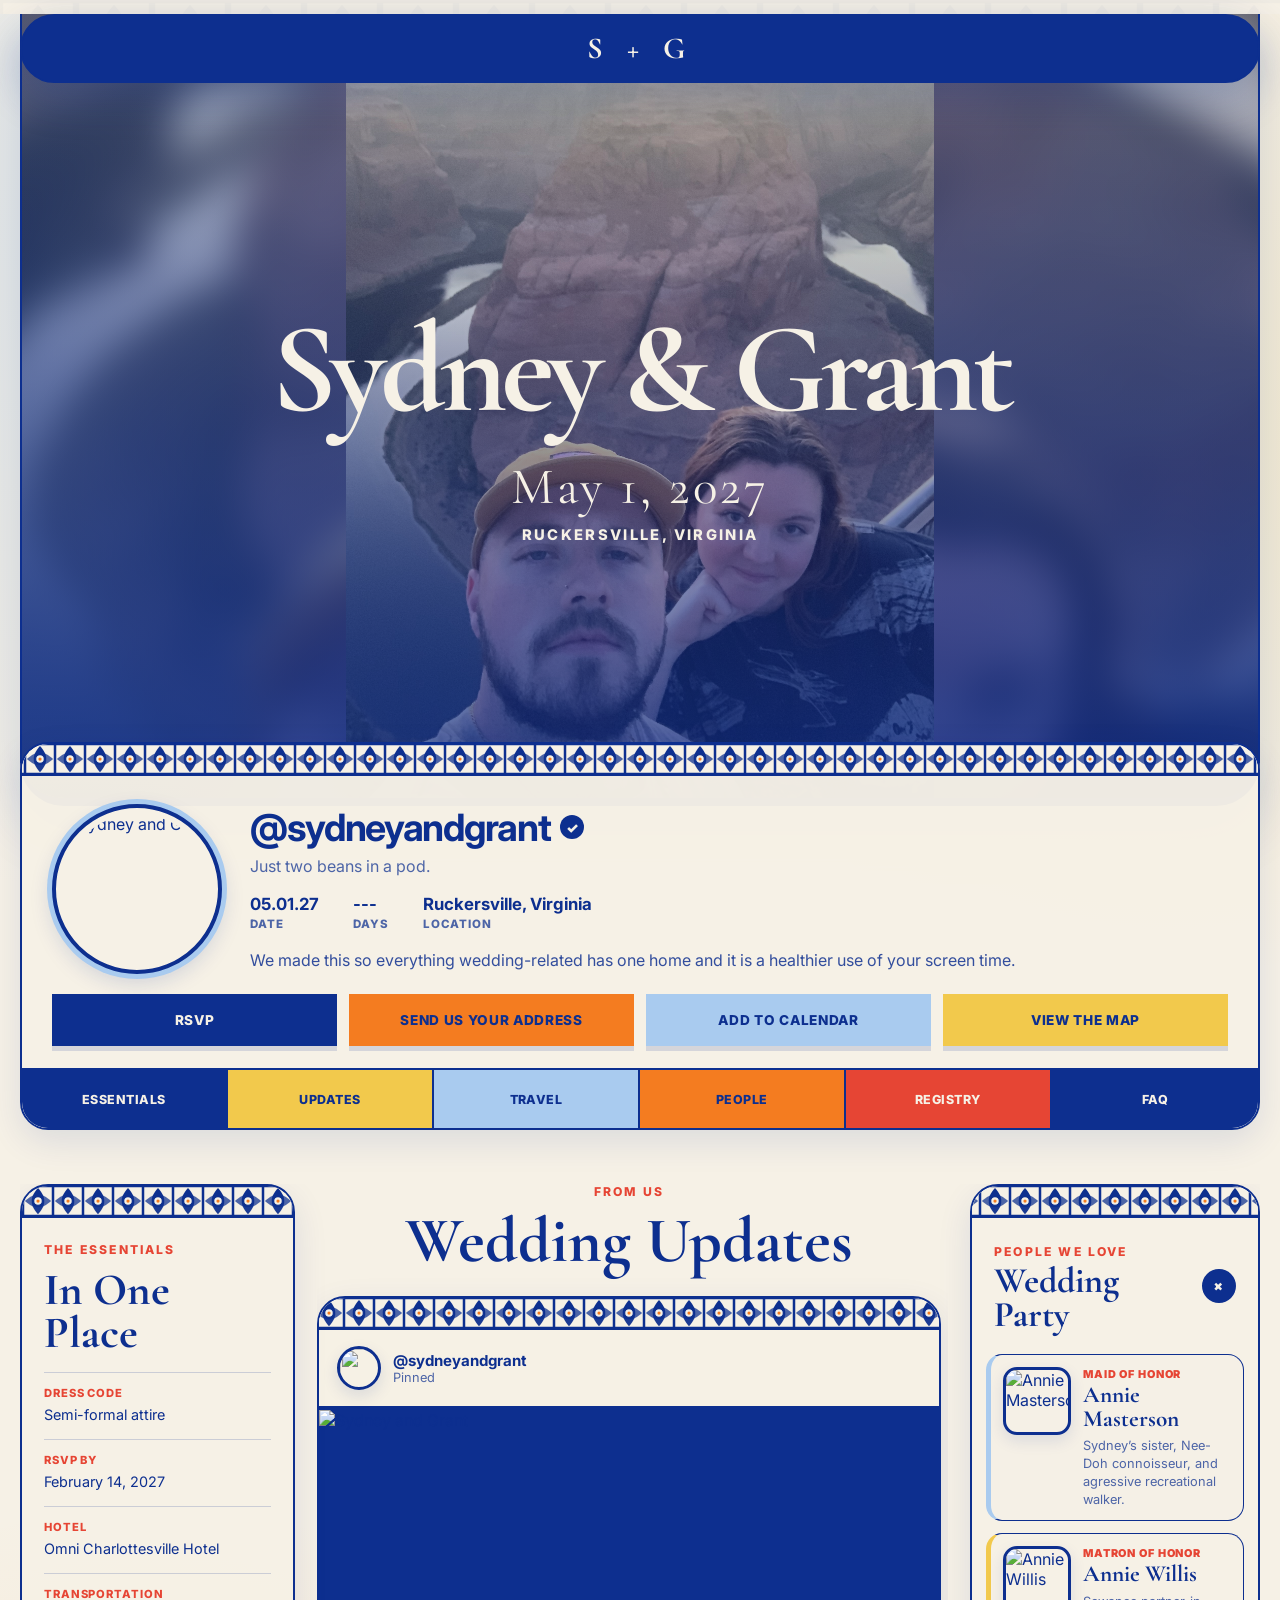
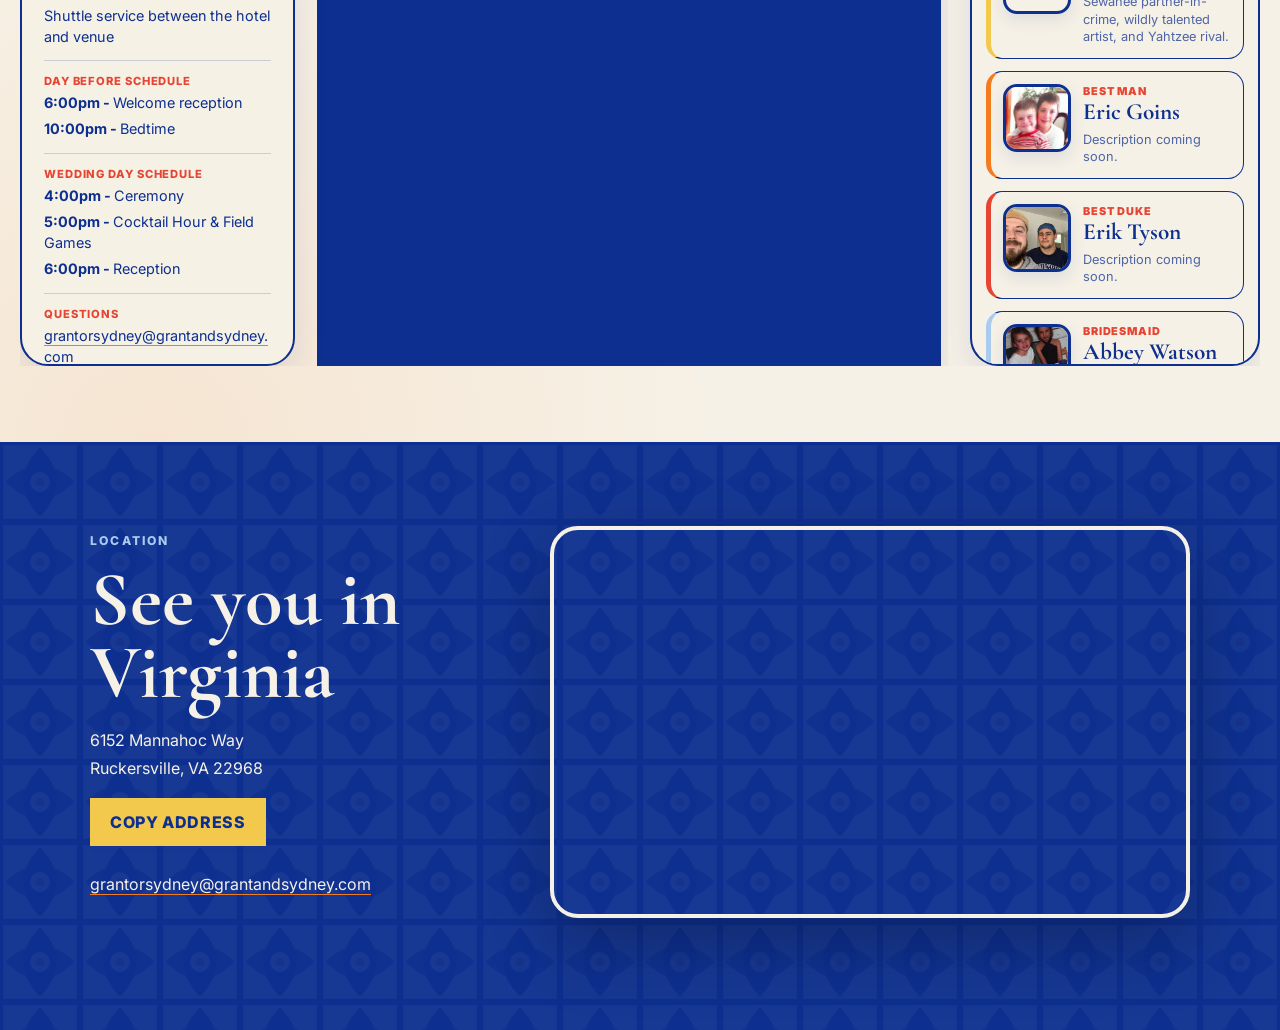
==== commit eeb3cf60: "Add Fenn, change Helena" ====
--- a/index.html
+++ b/index.html
@@ -151,7 +151,13 @@
         <!-- <a href="#schedule">Schedule</a> -->
         <a href="#travel">Travel</a>
         <a href="#party">People</a>
-        <a href="#registry">Registry</a>
+        <a
+  href="https://www.myregistry.com/wedding-registry/sydney-masterson-and-grant-goins-arlington-va/5559505/giftlist?publicUrlName=goins2bmarried"
+  target="_blank"
+  rel="noopener noreferrer"
+>
+  Registry
+</a>
         <a href="#qa">FAQ</a>
       </nav>
     </section>
@@ -334,29 +340,35 @@
           </div>
         </article>
 
-        <article id="registry" class="post-card">
-          <header class="post-header">
-            <img src="images/grant-sydney.jpeg" alt="" class="avatar" />
-            <div>
-              <h3>@sydneyandgrant</h3>
-              <p>Registry</p>
-            </div>
-          </header>
-
-          <div class="registry-panel">
-            <p class="eyebrow">Registry</p>
-            <h3>Your presence & support is all we ask for.</h3>
-            <p>
-              If you'd like to give a gift, please use the following link to view our registry.
-            </p>
-
-            <a class="text-link-button" href="registry.html">
-              View registry
-            </a>
-              <!-- View registry -->
-            </a>
-          </div>
-        </article>
+      <article id="registry" class="post-card">
+        <header class="post-header">
+          <img src="images/grant-sydney.jpeg" alt="" class="avatar" />
+
+          <div>
+            <h3>@sydneyandgrant</h3>
+            <p>Registry</p>
+          </div>
+        </header>
+
+        <div class="registry-panel">
+          <p class="eyebrow">Registry</p>
+
+          <h3>Your presence &amp; support is all we ask for.</h3>
+
+          <p>
+            If you'd like to give a gift, you can view our registry using the link below.
+          </p>
+
+          <a
+            class="text-link-button"
+            href="https://www.myregistry.com/wedding-registry/sydney-masterson-and-grant-goins-arlington-va/5559505/giftlist?publicUrlName=goins2bmarried"
+            target="_blank"
+            rel="noopener noreferrer"
+          >
+            View registry
+          </a>
+        </div>
+      </article>
 
         <article id="qa" class="post-card">
           <header class="post-header">
@@ -511,10 +523,10 @@
             </article>
 
             <article class="party-member">
-              <img src="images/groomsman-1.jpeg" alt="Groomsman" />
-              <div>
-                <p>Groomsman</p>
-                <h3>First Last</h3>
+              <img src="images/grant-fenn.JPG" alt="Groomsman" />
+              <div>
+                <p>Groomsman</p>
+                <h3>Fenn Reeder</h3>
                 <span>Description coming soon.</span>
               </div>
             </article>
@@ -534,7 +546,7 @@
               <div>
                 <p>Bridesmaid</p>
                 <h3>Helena Kilburn</h3>
-                <span>College friend, voice of reason, and certified terrible driver.</span>
+                <span>College friend, voice of reason, and certified veggie fanatic.</span>
               </div>
             </article>
 
@@ -594,10 +606,10 @@
             </article>
 
             <article class="party-member">
-              <img src="images/groomsman-2.jpeg" alt="Groomsman" />
-              <div>
-                <p>Groomsman</p>
-                <h3>First Last</h3>
+              <img src="images/grant-logan.jpeg" alt="Groomsman" />
+              <div>
+                <p>Groomsman</p>
+                <h3>Logan Davis</h3>
                 <span>Description coming soon.</span>
               </div>
             </article>
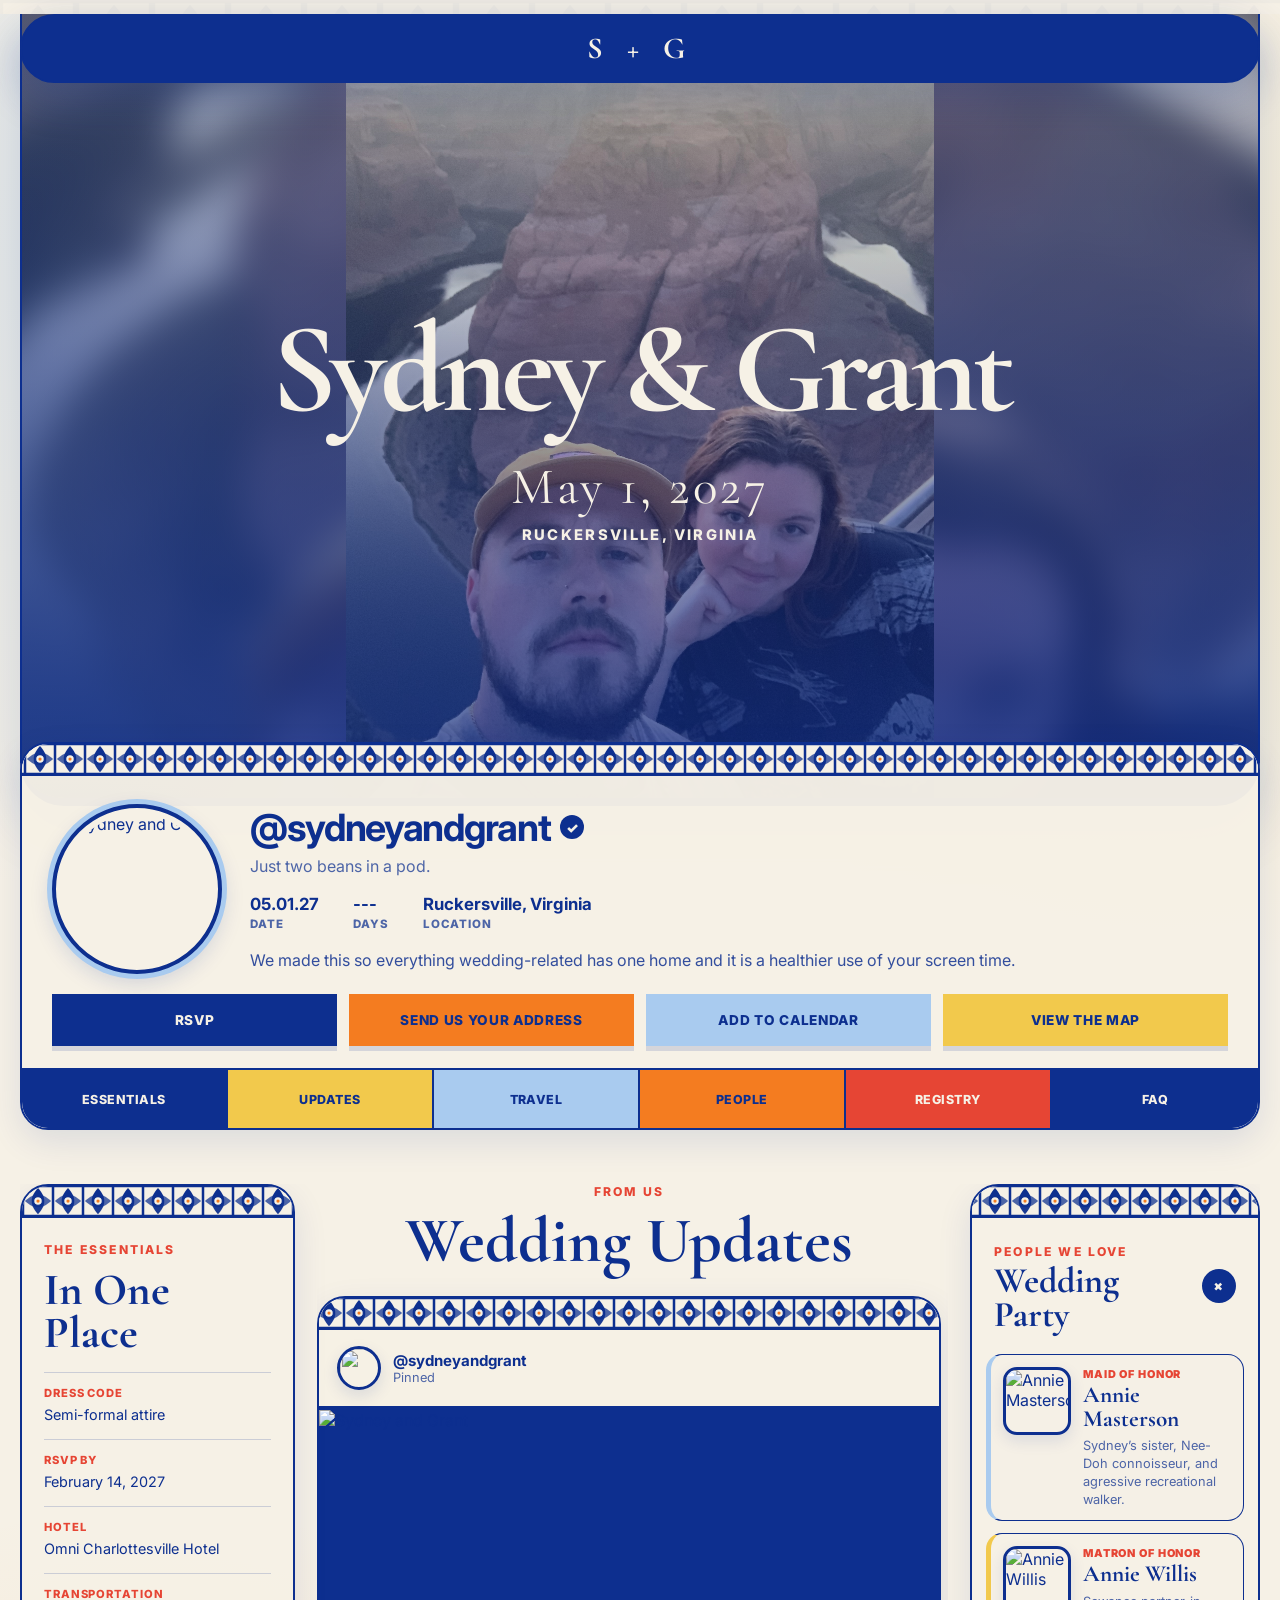
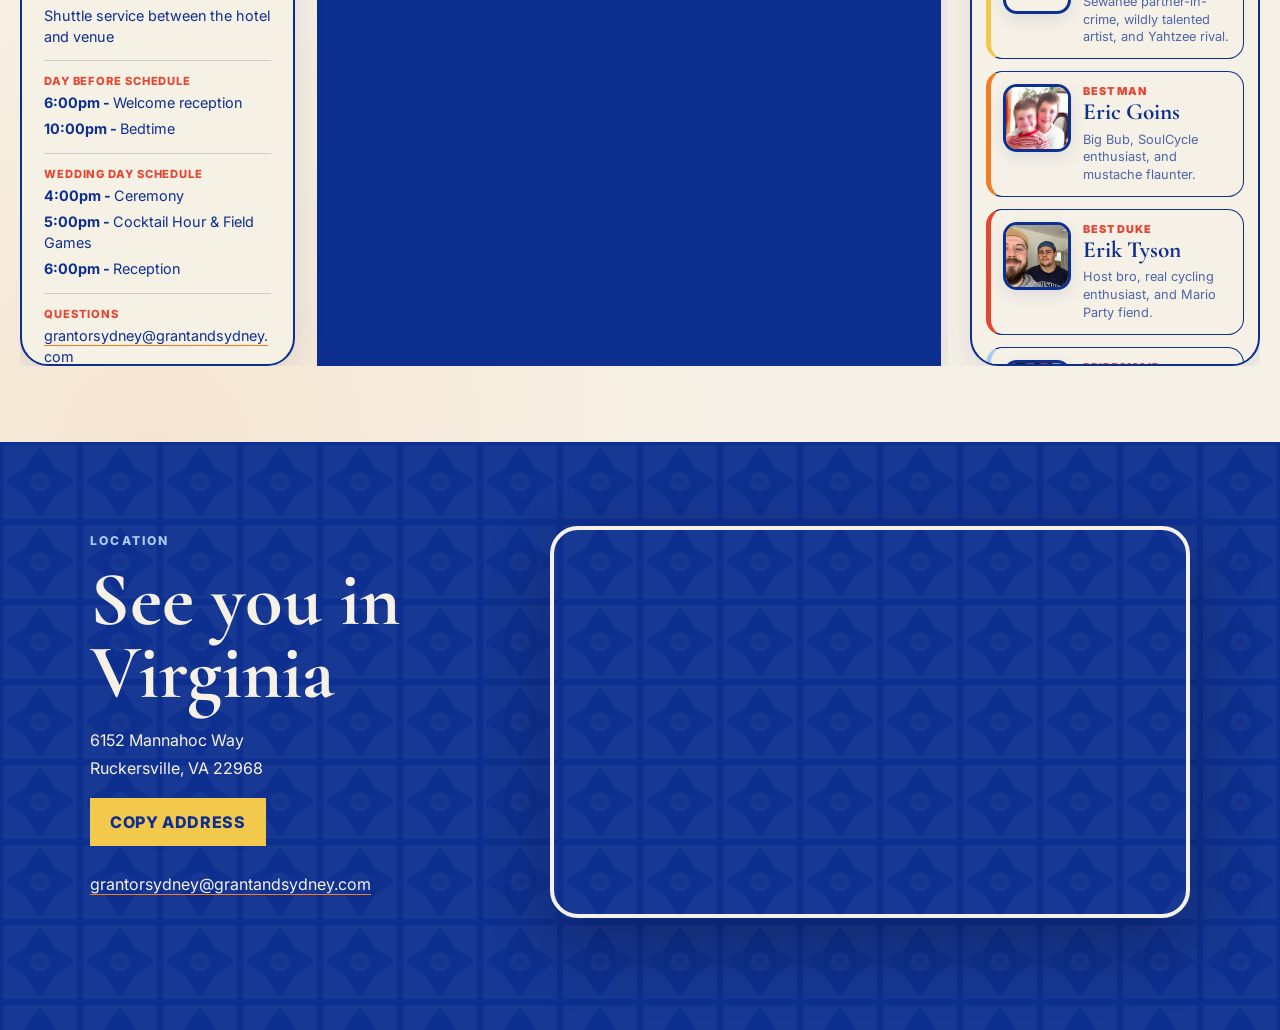
==== commit fbfaab9c: "Hunter prank" ====
--- a/index.html
+++ b/index.html
@@ -463,7 +463,7 @@
               <div>
                 <p>Best Man</p>
                 <h3>Eric Goins</h3>
-                <span>Description coming soon.</span>
+                <span>Big Bub, SoulCycle enthusiast, and mustache flaunter.</span>
               </div>
             </article>
 
@@ -472,7 +472,7 @@
               <div>
                 <p>Best Duke</p>
                 <h3>Erik Tyson</h3>
-                <span>Description coming soon.</span>
+                <span>Host bro, real cycling enthusiast, and Mario Party fiend.</span>
               </div>
             </article>
 
@@ -490,7 +490,7 @@
               <div>
                 <p>Groomsman</p>
                 <h3>Andy Hall</h3>
-                <span>Description coming soon.</span>
+                <span>IT wiz, meatloaf maker, dungeonmaster.</span>
               </div>
             </article>
 
@@ -509,7 +509,7 @@
               <div>
                 <p>Groomsman</p>
                 <h3>Cory Trotti</h3>
-                <span>Description coming soon.</span>
+                <span>Soccer consultant, media enthusiast, GF&DF warrior.</span>
               </div>
             </article>
 
@@ -518,7 +518,7 @@
               <div>
                 <p>Groomsman</p>
                 <h3>Daniel Fuenzalida</h3>
-                <span>Description coming soon.</span>
+                <span>Aisle counterpart, Brooklyn native, Smash Bros rival.</span>
               </div>
             </article>
 
@@ -527,7 +527,7 @@
               <div>
                 <p>Groomsman</p>
                 <h3>Fenn Reeder</h3>
-                <span>Description coming soon.</span>
+                <span>Grillmaster, snowboard instructor, Pensacola Pride.</span>
               </div>
             </article>
 
@@ -537,7 +537,7 @@
               <div>
                 <p>Groomsman</p>
                 <h3>Grant Wishart</h3>
-                <span>Description coming soon.</span>
+                <span>.</span>
               </div>
             </article>
 
@@ -552,10 +552,10 @@
 
           
             <article class="party-member">
-              <img src="images/groomsman-2.jpeg" alt="Groomsman" />
-              <div>
-                <p>Groomsman</p>
-                <h3>First Last</h3>
+              <img src="images/grant-cody.png" alt="Groomsman" />
+              <div>
+                <p>Groomsman</p>
+                <h3>Cody Rose</h3>
                 <span>Description coming soon.</span>
               </div>
             </article>
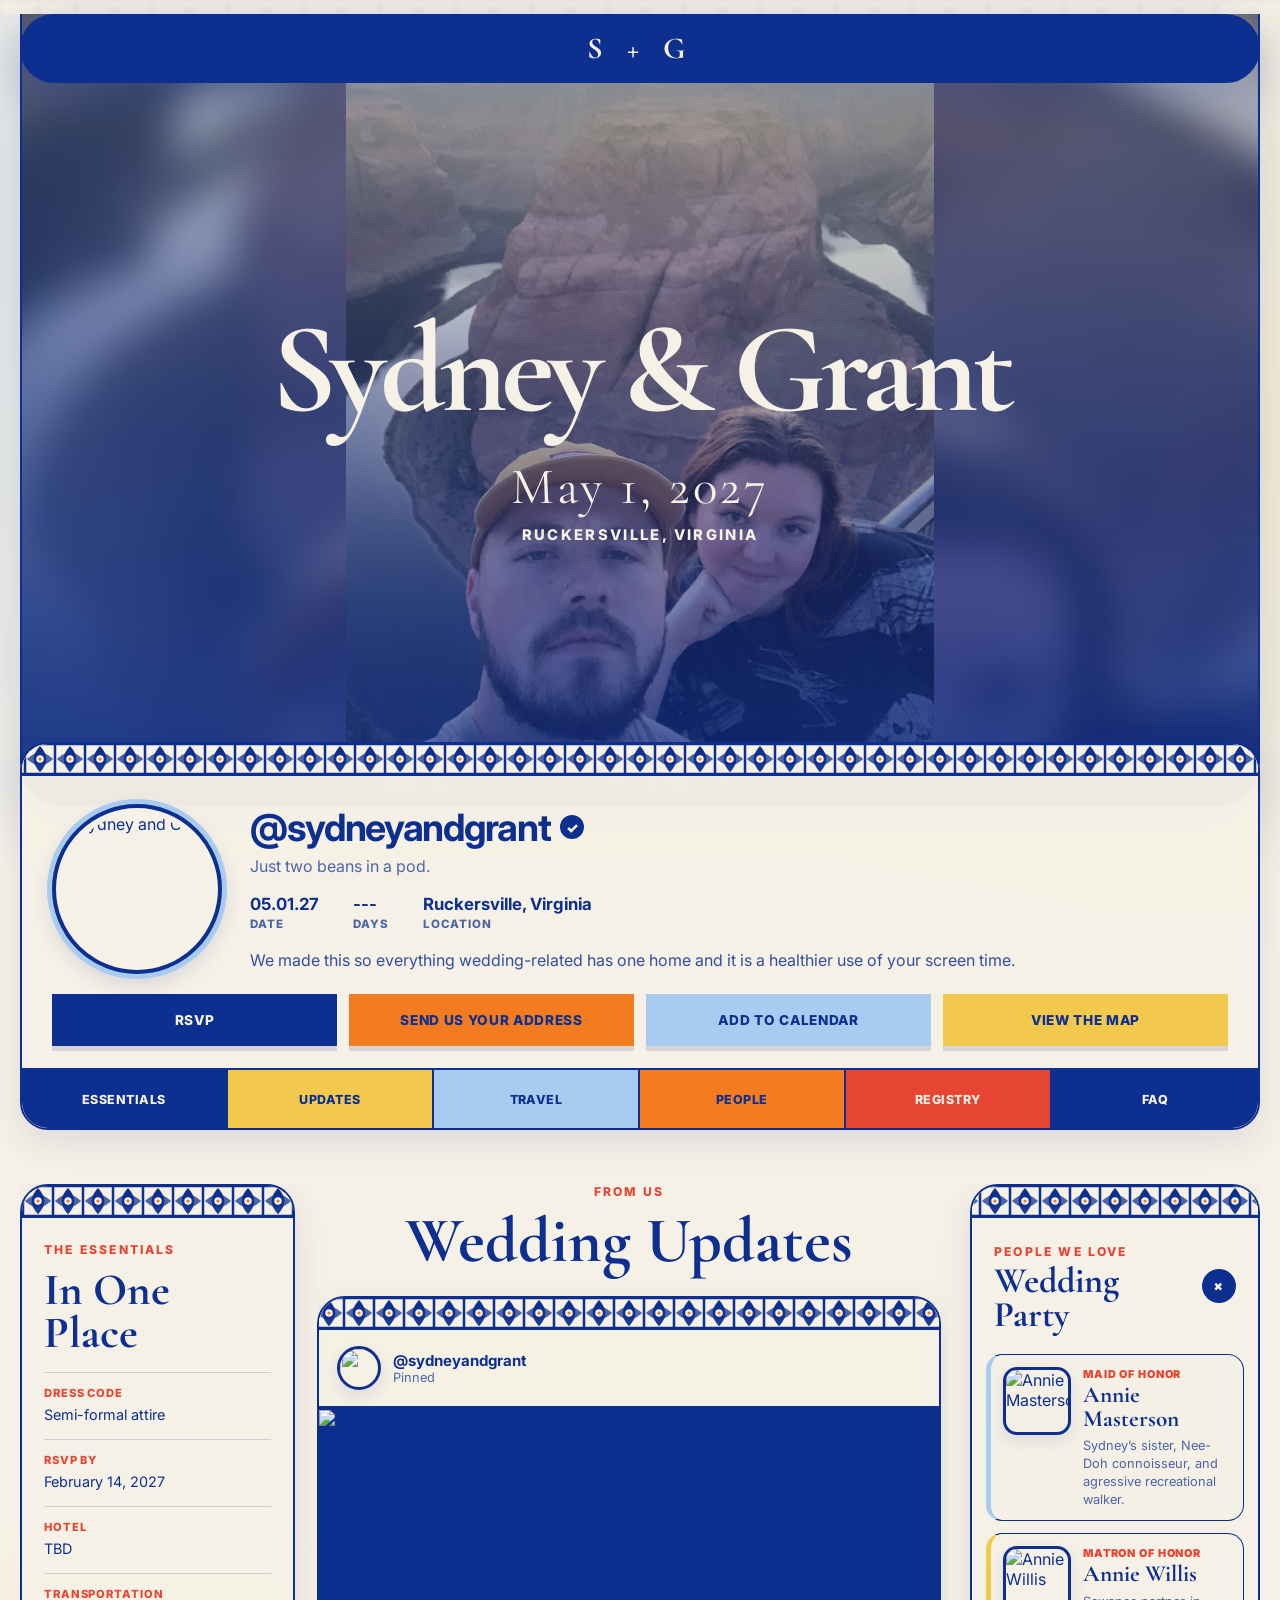
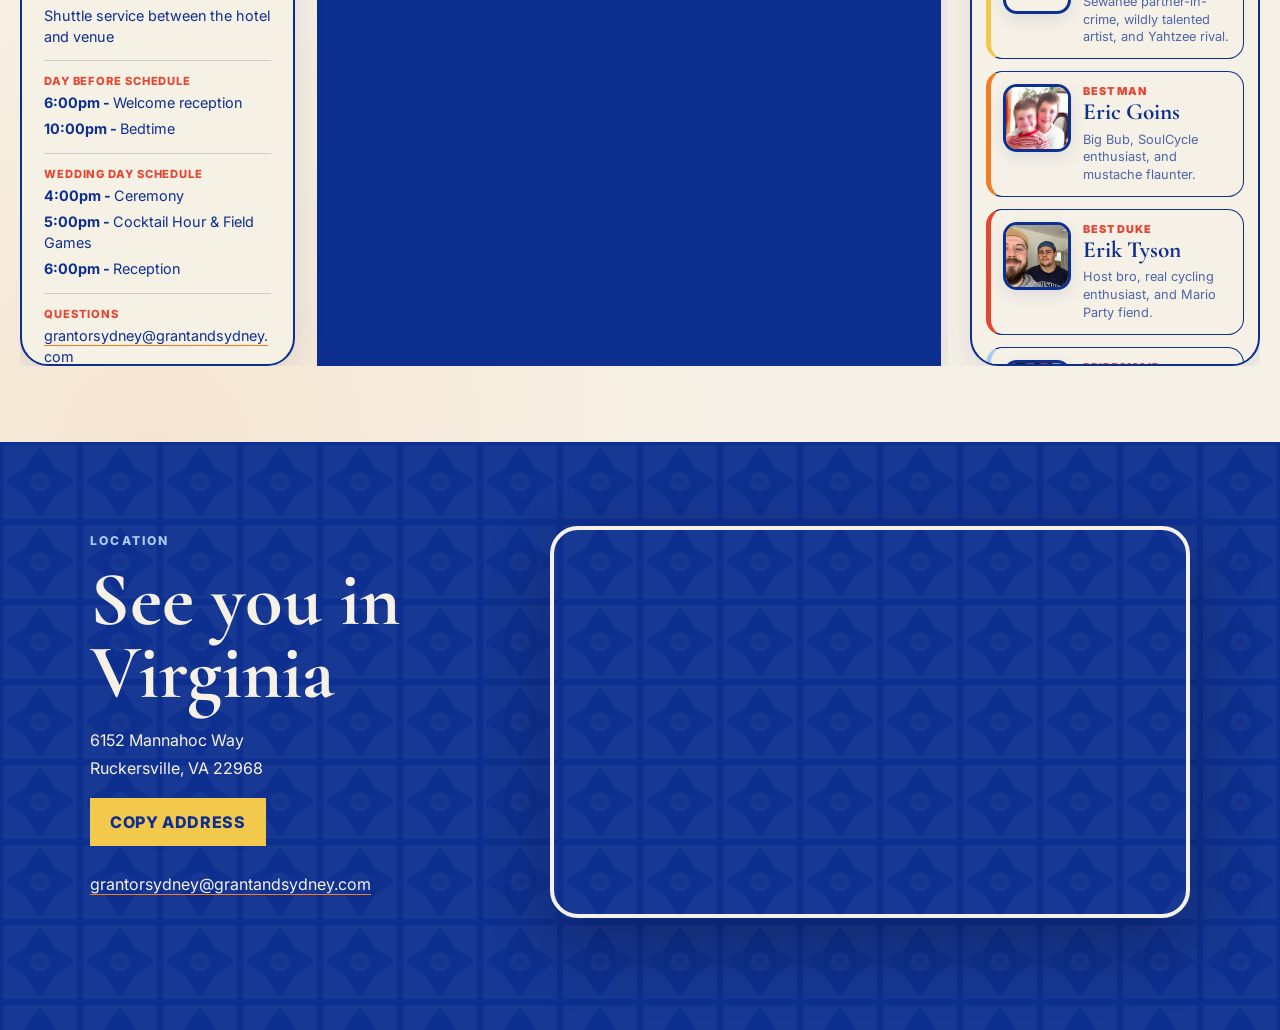
==== commit aecd9951: "TBD on hotel" ====
--- a/index.html
+++ b/index.html
@@ -180,7 +180,7 @@
 
           <div>
             <dt>Hotel</dt>
-            <dd>Omni Charlottesville Hotel</dd>
+            <dd>TBD</dd>
           </div>
 
           <div>
@@ -326,7 +326,7 @@
 
               <div>
                 <span>Hotel block</span>
-                <strong>Omni Charlottesville Hotel</strong>
+                <strong>TBD</strong>
               </div>
 
               <div>
@@ -537,7 +537,7 @@
               <div>
                 <p>Groomsman</p>
                 <h3>Grant Wishart</h3>
-                <span>.</span>
+                <span>Childhood friend,sleeping boxer, spreadsheet connoisseur.</span>
               </div>
             </article>
 
@@ -552,11 +552,11 @@
 
           
             <article class="party-member">
-              <img src="images/grant-cody.png" alt="Groomsman" />
-              <div>
-                <p>Groomsman</p>
-                <h3>Cody Rose</h3>
-                <span>Description coming soon.</span>
+              <img src="images/grant-hunter.png" alt="Groomsman" />
+              <div>
+                <p>Groomsman</p>
+                <h3>Hunter Ricks</h3>
+                <span>High school homie, Army All-American drummer, professional fuel clerk.</span>
               </div>
             </article>
 
@@ -574,7 +574,7 @@
               <div>
                 <p>Groomsman</p>
                 <h3>Jordan Price</h3>
-                <span>Description coming soon.</span>
+                <span>High school homie, partner in crime, snow sports enthusiast.</span>
               </div>
             </article>
 
@@ -601,7 +601,7 @@
               <div>
                 <p>Groomsman</p>
                 <h3>Kyle Holland</h3>
-                <span>Description coming soon.</span>
+                <span>Childhood friend, freight slinger, potato salad destroyer.</span>
               </div>
             </article>
 
@@ -610,7 +610,7 @@
               <div>
                 <p>Groomsman</p>
                 <h3>Logan Davis</h3>
-                <span>Description coming soon.</span>
+                <span>High school friend, habitual hobbyist, birthday singer.</span>
               </div>
             </article>
 
--- a/style.css
+++ b/style.css
@@ -1492,6 +1492,221 @@
 }
 
 /* ---------------------------------------------------------
+   Expanded RSVP experience
+--------------------------------------------------------- */
+
+.invitation-heading {
+  display: flex;
+  gap: 24px;
+  align-items: start;
+  justify-content: space-between;
+  margin-bottom: 28px;
+}
+
+.invitation-heading h2 {
+  margin-bottom: 8px;
+}
+
+.invitation-heading p:last-child {
+  margin-bottom: 0;
+}
+
+.wrong-invite-button {
+  flex: 0 0 auto;
+  margin-top: 20px;
+}
+
+.rsvp-form {
+  display: grid;
+  gap: 18px;
+}
+
+.rsvp-section-card {
+  padding: 22px;
+  border: 1px solid rgb(13 47 143 / 22%);
+  border-radius: var(--radius-md);
+  background: rgb(246 241 230 / 82%);
+}
+
+.rsvp-event-section {
+  background: rgb(230 69 52 / 7%);
+}
+
+.rsvp-travel-section {
+  background: rgb(169 203 239 / 19%);
+}
+
+.rsvp-contact-section {
+  background: rgb(242 201 76 / 12%);
+}
+
+.rsvp-section-heading {
+  margin-bottom: 20px;
+}
+
+.rsvp-section-heading .eyebrow {
+  margin-bottom: 7px;
+}
+
+.rsvp-section-heading h3 {
+  margin: 0 0 7px;
+  color: var(--cobalt);
+  font-family: "Cormorant Garamond", serif;
+  font-size: clamp(2rem, 5vw, 2.8rem);
+  line-height: 1;
+}
+
+.rsvp-section-heading p:last-child {
+  margin-bottom: 0;
+  color: var(--muted);
+  line-height: 1.55;
+}
+
+.named-guest-rsvp {
+  padding: 18px 0;
+  border-top: 1px solid var(--line);
+}
+
+.named-guest-rsvp:first-child {
+  border-top: 0;
+}
+
+.named-guest-rsvp h4 {
+  margin: 0 0 12px;
+  color: var(--cobalt);
+  font-size: 1rem;
+}
+
+.attendance-options {
+  display: grid;
+  grid-template-columns: repeat(2, minmax(0, 1fr));
+  gap: 10px;
+}
+
+.attendance-option {
+  position: relative;
+  display: block !important;
+  margin: 0 !important;
+  cursor: pointer;
+}
+
+.attendance-option input {
+  position: absolute;
+  width: 1px;
+  height: 1px;
+  overflow: hidden;
+  opacity: 0;
+  pointer-events: none;
+}
+
+.attendance-option span {
+  display: flex;
+  min-height: 48px;
+  align-items: center;
+  justify-content: center;
+  padding: 10px 14px;
+  color: var(--cobalt);
+  border: 2px solid rgb(13 47 143 / 28%);
+  background: var(--ivory);
+  font-size: 0.88rem;
+  font-weight: 800;
+  text-align: center;
+  transition:
+    background 160ms ease,
+    color 160ms ease,
+    border-color 160ms ease,
+    transform 160ms ease;
+}
+
+.attendance-option span:hover {
+  border-color: var(--cobalt);
+  transform: translateY(-1px);
+}
+
+.attendance-option input:checked + span {
+  color: var(--ivory);
+  border-color: var(--cobalt);
+  background: var(--cobalt);
+}
+
+.attendance-option input:focus-visible + span {
+  outline: 3px solid var(--focus-color);
+  outline-offset: 3px;
+}
+
+.additional-event-card {
+  display: grid;
+  grid-template-columns: minmax(0, 0.7fr) minmax(220px, 1fr);
+  gap: 20px;
+  align-items: end;
+  padding: 18px;
+  border: 1px solid rgb(230 69 52 / 24%);
+  border-radius: 14px;
+  background: rgb(246 241 230 / 70%);
+}
+
+.additional-event-card strong {
+  display: block;
+  color: var(--cobalt);
+  font-family: "Cormorant Garamond", serif;
+  font-size: 1.5rem;
+}
+
+.additional-event-card p {
+  margin: 4px 0 0;
+}
+
+.additional-event-card label {
+  margin-bottom: 0;
+}
+
+#plusOneNameFields {
+  display: grid;
+  gap: 4px;
+  margin-top: 18px;
+}
+
+.rsvp-submit-row {
+  display: grid;
+  grid-template-columns: minmax(0, 1fr) auto;
+  gap: 12px;
+  align-items: stretch;
+  margin-top: 8px;
+}
+
+.rsvp-submit-row button {
+  min-height: 54px;
+}
+
+.rsvp-submit-button {
+  width: 100%;
+}
+
+@media (max-width: 640px) {
+  .invitation-heading {
+    display: grid;
+    grid-template-columns: 1fr;
+  }
+
+  .wrong-invite-button {
+    width: 100%;
+    margin-top: 0;
+  }
+
+  .attendance-options {
+    grid-template-columns: 1fr;
+  }
+
+  .additional-event-card {
+    grid-template-columns: 1fr;
+  }
+
+  .rsvp-submit-row {
+    grid-template-columns: 1fr;
+  }
+}
+
+/* ---------------------------------------------------------
    Registry page
 --------------------------------------------------------- */
 
